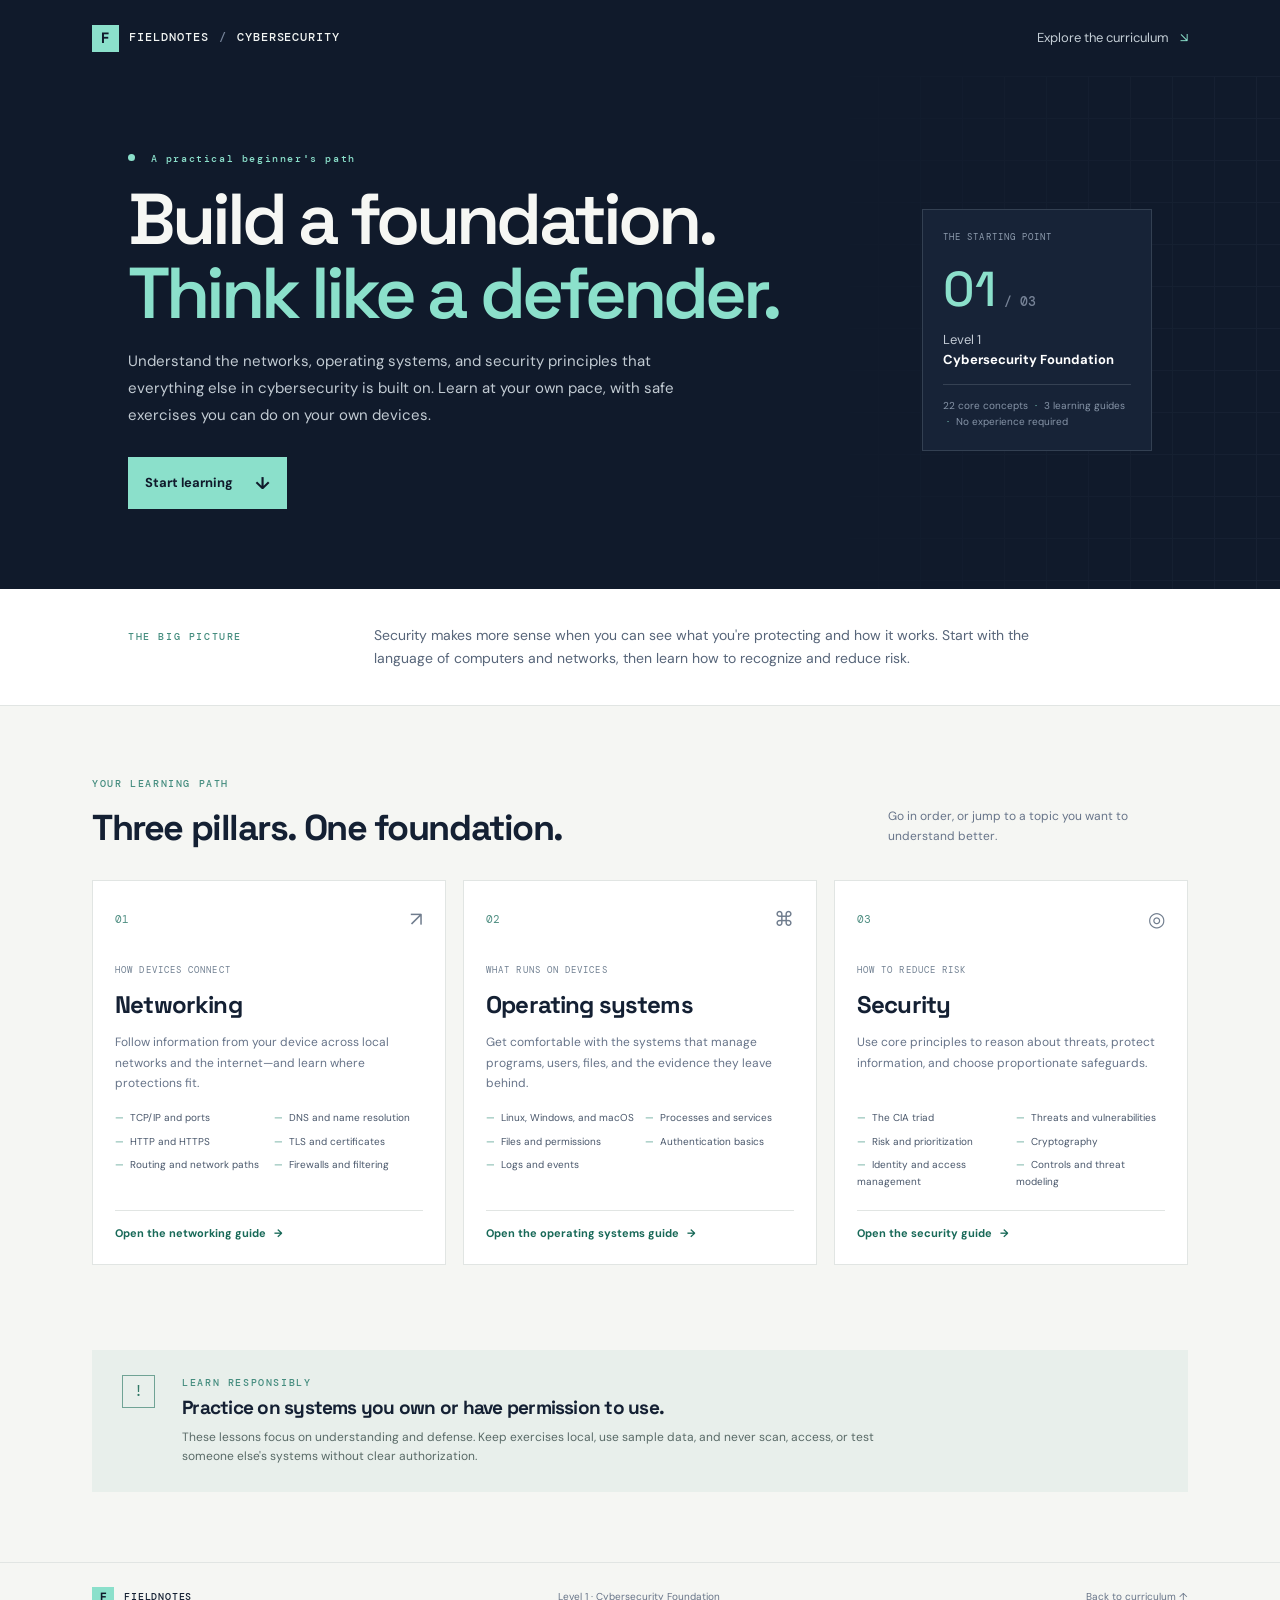
==== index.html @ beffa319 "Add cybersecurity foundation tutorials Co-authored-by: Copilot <223556219+Copilot@users.noreply.gith" ====
<!doctype html>
<html lang="en">
<head>
  <meta charset="utf-8">
  <meta name="viewport" content="width=device-width, initial-scale=1">
  <meta name="description" content="A practical, beginner-friendly cybersecurity foundation: networking, operating systems, and security.">
  <meta name="theme-color" content="#101a2b">
  <title>Cybersecurity Foundations — Fieldnotes</title>
  <link rel="stylesheet" href="styles.css">
</head>
<body id="top">
  <header class="site-header">
    <a class="brand" href="index.html" aria-label="Fieldnotes home"><span class="brand-mark">F</span> FIELDNOTES <span class="brand-divider">/</span> CYBERSECURITY</a>
    <a class="header-link" href="#curriculum">Explore the curriculum <span aria-hidden="true">↘</span></a>
  </header>

  <main>
    <section class="hero">
      <div class="hero-copy">
        <p class="eyebrow"><span class="status-dot"></span> A practical beginner's path</p>
        <h1>Build a foundation.<br><span>Think like a defender.</span></h1>
        <p class="hero-description">Understand the networks, operating systems, and security principles that everything else in cybersecurity is built on. Learn at your own pace, with safe exercises you can do on your own devices.</p>
        <a class="button" href="#curriculum">Start learning <span aria-hidden="true">↓</span></a>
      </div>
      <aside class="hero-note" aria-label="Course overview">
        <div class="note-label">THE STARTING POINT</div>
        <div class="note-number">01<span> / 03</span></div>
        <p>Level 1<br><strong>Cybersecurity Foundation</strong></p>
        <div class="note-rule"></div>
        <p class="note-small">22 core concepts <span>·</span> 3 learning guides <span>·</span> No experience required</p>
      </aside>
      <div class="hero-grid" aria-hidden="true"></div>
    </section>

    <section class="intro-row">
      <p class="eyebrow">THE BIG PICTURE</p>
      <p>Security makes more sense when you can see what you're protecting and how it works. Start with the language of computers and networks, then learn how to recognize and reduce risk.</p>
    </section>

    <section class="curriculum section-wrap" id="curriculum">
      <div class="section-heading">
        <div><p class="eyebrow">YOUR LEARNING PATH</p><h2>Three pillars. One foundation.</h2></div>
        <p>Go in order, or jump to a topic you want to understand better.</p>
      </div>

      <div class="path-grid">
        <article class="path-card">
          <div class="card-top"><span class="card-index">01</span><span class="card-symbol" aria-hidden="true">↗</span></div>
          <p class="card-kicker">HOW DEVICES CONNECT</p>
          <h3>Networking</h3>
          <p>Follow information from your device across local networks and the internet—and learn where protections fit.</p>
          <ul class="topic-list">
            <li>TCP/IP and ports</li><li>DNS and name resolution</li><li>HTTP and HTTPS</li>
            <li>TLS and certificates</li><li>Routing and network paths</li><li>Firewalls and filtering</li>
          </ul>
          <a class="text-link" href="networking.html">Open the networking guide <span aria-hidden="true">→</span></a>
        </article>

        <article class="path-card">
          <div class="card-top"><span class="card-index">02</span><span class="card-symbol" aria-hidden="true">⌘</span></div>
          <p class="card-kicker">WHAT RUNS ON DEVICES</p>
          <h3>Operating systems</h3>
          <p>Get comfortable with the systems that manage programs, users, files, and the evidence they leave behind.</p>
          <ul class="topic-list">
            <li>Linux, Windows, and macOS</li><li>Processes and services</li><li>Files and permissions</li>
            <li>Authentication basics</li><li>Logs and events</li>
          </ul>
          <a class="text-link" href="operating-systems.html">Open the operating systems guide <span aria-hidden="true">→</span></a>
        </article>

        <article class="path-card">
          <div class="card-top"><span class="card-index">03</span><span class="card-symbol" aria-hidden="true">◎</span></div>
          <p class="card-kicker">HOW TO REDUCE RISK</p>
          <h3>Security</h3>
          <p>Use core principles to reason about threats, protect information, and choose proportionate safeguards.</p>
          <ul class="topic-list">
            <li>The CIA triad</li><li>Threats and vulnerabilities</li><li>Risk and prioritization</li>
            <li>Cryptography</li><li>Identity and access management</li><li>Controls and threat modeling</li>
          </ul>
          <a class="text-link" href="security.html">Open the security guide <span aria-hidden="true">→</span></a>
        </article>
      </div>
    </section>

    <section class="practice-band">
      <div class="practice-icon" aria-hidden="true">!</div>
      <div><p class="eyebrow">LEARN RESPONSIBLY</p><h2>Practice on systems you own or have permission to use.</h2><p>These lessons focus on understanding and defense. Keep exercises local, use sample data, and never scan, access, or test someone else's systems without clear authorization.</p></div>
    </section>
  </main>

  <footer class="site-footer"><a class="brand" href="index.html"><span class="brand-mark">F</span> FIELDNOTES</a><span>Level 1 · Cybersecurity Foundation</span><a href="#curriculum">Back to curriculum ↑</a></footer>
</body>
</html>
---- styles.css ----
@import url("https://fonts.googleapis.com/css2?family=DM+Mono:wght@400;500&family=DM+Sans:wght@400;500;600;700&family=Space+Grotesk:wght@400;500;600;700&display=swap");

:root {
  color-scheme: light;
  --ink: #142033;
  --muted: #677489;
  --paper: #f5f6f3;
  --white: #fff;
  --navy: #101a2b;
  --teal: #8be0cb;
  --line: #e1e5e3;
  --mono: "DM Mono", "Courier New", monospace;
  --sans: "DM Sans", Arial, sans-serif;
  --display: "Space Grotesk", "DM Sans", sans-serif;
}

* { box-sizing: border-box; }
html { scroll-behavior: smooth; }
body { margin: 0; color: var(--ink); background: var(--paper); font-family: var(--sans); line-height: 1.65; }
a { color: inherit; }
.site-header { height: 76px; padding: 0 7.2%; display: flex; align-items: center; justify-content: space-between; background: var(--navy); color: #f2f5f3; }
.brand { display: inline-flex; align-items: center; gap: 10px; font-family: var(--mono); font-size: 12px; font-weight: 500; letter-spacing: .08em; text-decoration: none; }
.brand-mark { width: 27px; height: 27px; display: inline-grid; place-items: center; color: var(--navy); background: var(--teal); font-family: var(--display); font-size: 15px; font-weight: 700; }
.brand-divider { color: #758399; }
.header-link { color: #c4ced6; font-size: 13px; text-decoration: none; }
.header-link span { margin-left: 8px; color: var(--teal); }
.hero { position: relative; overflow: hidden; min-height: 480px; padding: 75px 10% 80px; display: flex; justify-content: space-between; align-items: center; gap: 36px; background: var(--navy); color: #f6f7f4; }
.hero-copy { position: relative; z-index: 1; max-width: 660px; }
.eyebrow { margin: 0 0 14px; color: #458d7f; font-family: var(--mono); font-size: 10px; font-weight: 500; letter-spacing: .16em; }
.hero .eyebrow { color: var(--teal); }
.status-dot { display: inline-block; width: 7px; height: 7px; margin: 0 8px 1px 0; border-radius: 50%; background: var(--teal); }
h1, h2, h3, p { margin-top: 0; }
h1 { margin-bottom: 18px; font-family: var(--display); font-size: clamp(44px, 6vw, 72px); font-weight: 600; letter-spacing: -.055em; line-height: 1.03; }
h1 span { color: var(--teal); }
.hero-description { max-width: 580px; margin-bottom: 28px; color: #c2cbd3; font-size: 15px; line-height: 1.8; }
.button { display: inline-flex; align-items: center; gap: 22px; padding: 12px 17px; color: var(--navy); background: var(--teal); font-size: 13px; font-weight: 700; text-decoration: none; }
.button span { font-size: 17px; }
.hero-note { z-index: 1; width: 230px; flex: 0 0 230px; padding: 20px; border: 1px solid #334052; background: #172337; }
.note-label, .card-kicker { color: #8e9cae; font-family: var(--mono); font-size: 9px; letter-spacing: .12em; }
.note-number { margin-top: 18px; color: var(--teal); font-family: var(--display); font-size: 49px; font-weight: 500; line-height: 1.1; }
.note-number span { color: #778397; font-family: var(--mono); font-size: 13px; }
.hero-note p { margin: 13px 0; color: #c3cbd5; font-size: 13px; line-height: 1.6; }
.hero-note p strong { color: white; }
.note-rule { border-top: 1px solid #354153; }
.hero-note .note-small { margin-bottom: 0; color: #8795a8; font-size: 10px; }
.note-small span { padding: 0 4px; color: var(--teal); }
.hero-grid { position: absolute; right: 0; bottom: 0; width: 38%; height: 100%; opacity: .2; background-image: linear-gradient(#344054 1px, transparent 1px), linear-gradient(90deg, #344054 1px, transparent 1px); background-size: 42px 42px; mask-image: linear-gradient(90deg, transparent, black); }
.intro-row { padding: 35px 10%; display: grid; grid-template-columns: 210px minmax(0, 700px); gap: 36px; align-items: start; border-bottom: 1px solid var(--line); background: #fff; }
.intro-row .eyebrow { margin: 5px 0 0; }
.intro-row > p:last-child { margin: 0; color: #576579; font-size: 14px; }
.section-wrap { max-width: 1280px; margin: 0 auto; padding: 70px 7.2% 85px; }
.section-heading { display: flex; justify-content: space-between; align-items: end; gap: 30px; margin-bottom: 30px; }
.section-heading h2, .practice-band h2 { margin: 0; font-family: var(--display); font-size: clamp(26px, 3vw, 36px); letter-spacing: -.04em; line-height: 1.2; }
.section-heading > p { max-width: 300px; margin-bottom: 3px; color: var(--muted); font-size: 12px; }
.path-grid { display: grid; grid-template-columns: repeat(3, minmax(0, 1fr)); gap: 17px; }
.path-card { display: flex; flex-direction: column; min-height: 370px; padding: 22px; border: 1px solid var(--line); background: var(--white); }
.card-top { display: flex; justify-content: space-between; align-items: center; margin-bottom: 27px; }
.card-index { color: #508f83; font-family: var(--mono); font-size: 11px; }
.card-symbol { color: #6f7c8d; font-size: 20px; }
.path-card .card-kicker { margin-bottom: 7px; color: #718092; }
.path-card h3 { margin-bottom: 8px; font-family: var(--display); font-size: 24px; letter-spacing: -.035em; }
.path-card > p:not(.card-kicker) { min-height: 62px; margin-bottom: 16px; color: var(--muted); font-size: 12px; line-height: 1.7; }
.topic-list { display: grid; grid-template-columns: 1fr 1fr; gap: 7px 10px; margin: 0 0 20px; padding: 0; list-style: none; }
.topic-list li { color: #48566a; font-size: 10px; }
.topic-list li::before { content: "—"; margin-right: 6px; color: #4f9b8c; }
.text-link { margin-top: auto; padding-top: 13px; border-top: 1px solid var(--line); color: #186958; font-size: 11px; font-weight: 700; text-decoration: none; }
.text-link span { margin-left: 5px; }
.text-link:hover, .header-link:hover, .site-footer a:hover { text-decoration: underline; }
.practice-band { margin: 0 7.2% 70px; padding: 25px 30px; display: grid; grid-template-columns: 42px 1fr; gap: 18px; background: #e8efeb; }
.practice-icon { width: 33px; height: 33px; display: grid; place-items: center; border: 1px solid #70a395; color: #327967; font-family: var(--mono); font-size: 15px; }
.practice-band .eyebrow { margin-bottom: 5px; }
.practice-band h2 { font-size: 19px; }
.practice-band p:last-child { max-width: 740px; margin: 8px 0 0; color: #596a67; font-size: 12px; }
.site-footer { min-height: 70px; padding: 16px 7.2%; display: flex; align-items: center; justify-content: space-between; gap: 15px; border-top: 1px solid var(--line); color: #667387; font-size: 10px; }
.site-footer .brand { color: var(--ink); font-size: 10px; }
.site-footer .brand-mark { width: 22px; height: 22px; font-size: 12px; }
.site-footer > a:last-child { text-decoration: none; }

.guide-hero { padding: 55px max(7.2%, calc((100% - 1120px) / 2)) 48px; background: var(--navy); color: white; }
.breadcrumbs { margin-bottom: 25px; color: #9eacbd; font-size: 11px; }
.breadcrumbs a { color: var(--teal); text-decoration: none; }
.guide-hero h1 { max-width: 760px; margin-bottom: 14px; font-size: clamp(38px, 5vw, 58px); }
.guide-hero > p:last-child { max-width: 720px; margin: 0; color: #c2cbd3; font-size: 14px; }
.guide-layout { max-width: 1120px; margin: 0 auto; padding: 42px 28px 80px; display: grid; grid-template-columns: 220px minmax(0, 1fr); gap: 60px; }
.guide-toc { position: sticky; top: 24px; align-self: start; }
.guide-toc h2 { margin: 0 0 12px; color: #668377; font-family: var(--mono); font-size: 10px; letter-spacing: .1em; }
.guide-toc ol { margin: 0; padding: 0 0 0 18px; color: #829092; }
.guide-toc li { padding: 5px 0; font-size: 11px; }
.guide-toc a { color: #526175; text-decoration: none; }
.guide-toc a:hover { color: #1d7563; text-decoration: underline; }
.guide-content > p { color: #536176; font-size: 14px; }
.guide-content h2 { margin: 38px 0 12px; padding-top: 11px; border-top: 1px solid var(--line); font-family: var(--display); font-size: 25px; letter-spacing: -.035em; }
.guide-content h3 { margin: 21px 0 7px; font-family: var(--display); font-size: 17px; }
.guide-content p, .guide-content li { color: #536176; font-size: 13px; }
.guide-content ul, .guide-content ol { padding-left: 21px; }
.guide-content li { margin: 5px 0; }
.guide-content strong { color: #243449; }
.guide-content code { padding: 2px 5px; background: #e9eeeb; color: #256552; font-family: var(--mono); font-size: 11px; }
.callout, .lab, .checkpoint { margin: 17px 0; padding: 15px 18px; border-left: 3px solid #60a992; background: #eaf1ed; }
.callout p, .lab p, .checkpoint p { margin: 0; }
.callout strong, .lab strong, .checkpoint strong { display: block; margin-bottom: 4px; color: #276c5b; font-family: var(--mono); font-size: 10px; letter-spacing: .08em; }
.lab { border-color: #7a98b4; background: #edf1f5; }
.lab strong { color: #496a8a; }
.checkpoint { border-color: #c9a656; background: #f4f0e5; }
.checkpoint strong { color: #856b2e; }
.guide-content pre { overflow-x: auto; margin: 12px 0; padding: 13px 16px; background: #172337; color: #d6e5de; font-family: var(--mono); font-size: 11px; line-height: 1.7; }
.guide-content pre code { padding: 0; background: transparent; color: inherit; }
.next-guide { margin-top: 45px; padding-top: 20px; border-top: 1px solid var(--line); }
.next-guide a { color: #176a58; font-weight: 700; text-decoration: none; }

@media (max-width: 760px) {
  .site-header { height: 64px; padding: 0 6%; }
  .header-link { font-size: 11px; }
  .hero { min-height: 0; padding: 55px 7% 48px; flex-direction: column; align-items: stretch; }
  .hero-note { width: 100%; flex-basis: auto; }
  .hero-grid { width: 75%; }
  .intro-row { padding: 26px 7%; grid-template-columns: 1fr; gap: 8px; }
  .section-wrap { padding: 48px 6% 55px; }
  .section-heading { align-items: start; flex-direction: column; gap: 10px; }
  .path-grid { grid-template-columns: 1fr; }
  .path-card { min-height: 0; }
  .path-card > p:not(.card-kicker) { min-height: 0; }
  .practice-band { margin: 0 6% 45px; padding: 20px; }
  .site-footer { padding: 16px 6%; flex-wrap: wrap; }
  .guide-hero { padding: 38px 7% 35px; }
  .guide-layout { padding: 30px 7% 55px; grid-template-columns: 1fr; gap: 25px; }
  .guide-toc { position: static; }
  .guide-toc ol { display: grid; grid-template-columns: 1fr 1fr; column-gap: 16px; }
}

@media (prefers-reduced-motion: reduce) {
  html { scroll-behavior: auto; }
}
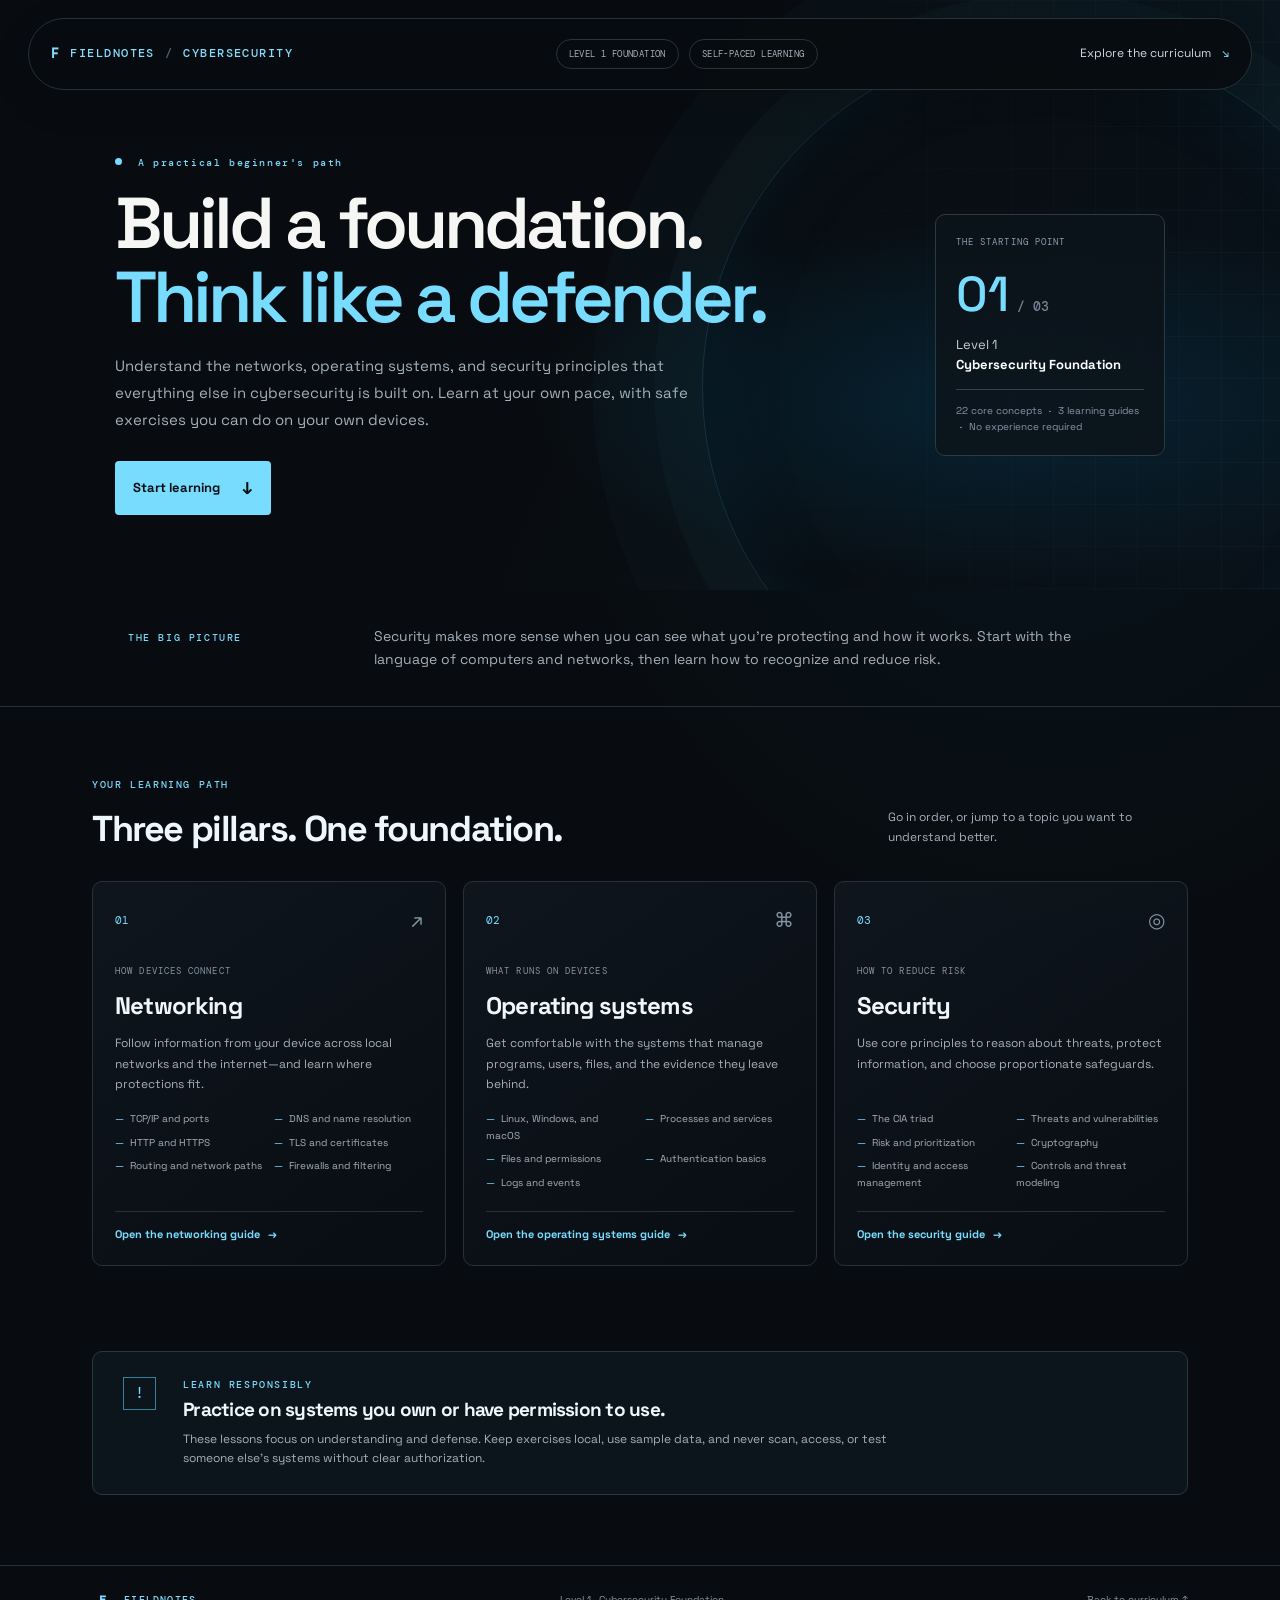
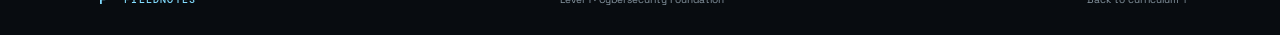
==== commit e2cc75a8: "Match tutorials UI to portfolio theme Co-authored-by: Copilot <223556219+Copilot@users.noreply.githu" ====
--- a/index.html
+++ b/index.html
@@ -11,6 +11,7 @@
 <body id="top">
   <header class="site-header">
     <a class="brand" href="index.html" aria-label="Fieldnotes home"><span class="brand-mark">F</span> FIELDNOTES <span class="brand-divider">/</span> CYBERSECURITY</a>
+    <div class="header-context"><span>LEVEL 1 FOUNDATION</span><span>SELF-PACED LEARNING</span></div>
     <a class="header-link" href="#curriculum">Explore the curriculum <span aria-hidden="true">↘</span></a>
   </header>
 
--- a/styles.css
+++ b/styles.css
@@ -131,3 +131,201 @@
 @media (prefers-reduced-motion: reduce) {
   html { scroll-behavior: auto; }
 }
+
+/* Match the dark, cyan-accented visual language of the portfolio site. */
+:root {
+  color-scheme: dark;
+  --ink: #eef7fb;
+  --muted: #9ba9b5;
+  --paper: #080c10;
+  --white: #0c1218;
+  --navy: #080c10;
+  --teal: #78dcff;
+  --line: #26313a;
+}
+
+body {
+  background:
+    radial-gradient(ellipse at 82% 12%, rgba(0, 107, 151, .12), transparent 34rem),
+    var(--paper);
+  color: var(--ink);
+  font-family: var(--display);
+}
+
+.site-header {
+  position: sticky;
+  z-index: 5;
+  top: 14px;
+  width: min(1440px, calc(100% - 56px));
+  height: 72px;
+  margin: 18px auto 0;
+  padding: 0 22px;
+  border: 1px solid #26313a;
+  border-radius: 999px;
+  background: rgba(8, 12, 16, .92);
+  box-shadow: 0 12px 36px rgba(0, 0, 0, .16);
+  backdrop-filter: blur(18px);
+}
+
+.brand { color: #83ddff; font-size: 12px; letter-spacing: .12em; }
+.brand-mark {
+  width: auto;
+  height: auto;
+  color: inherit;
+  background: transparent;
+  font-family: var(--mono);
+  font-size: 13px;
+}
+.brand-divider { color: #566470; }
+.header-context { display: flex; align-items: center; gap: 10px; }
+.header-context span {
+  padding: 7px 12px;
+  border: 1px solid #28333d;
+  border-radius: 999px;
+  color: #a4b0ba;
+  font-family: var(--mono);
+  font-size: 9px;
+  letter-spacing: .045em;
+  white-space: nowrap;
+}
+.header-link { color: #d0d8de; font-size: 12px; }
+
+.hero {
+  min-height: 490px;
+  margin-top: -90px;
+  padding: 155px max(9%, calc((100% - 1220px) / 2)) 75px;
+  background:
+    radial-gradient(ellipse at 78% 68%, rgba(0, 133, 191, .17), transparent 33%),
+    linear-gradient(115deg, #080c10 48%, #09121a);
+}
+.hero::after {
+  position: absolute;
+  top: 7%;
+  right: -9%;
+  width: 54vw;
+  height: 54vw;
+  max-width: 710px;
+  max-height: 710px;
+  border: 1px solid rgba(75, 194, 239, .18);
+  border-radius: 50%;
+  box-shadow: 0 0 0 48px rgba(75, 194, 239, .025), 0 0 0 110px rgba(75, 194, 239, .02), inset 0 0 90px rgba(0, 144, 201, .08);
+  content: "";
+  pointer-events: none;
+}
+.hero-copy { max-width: 680px; }
+.hero .eyebrow, .eyebrow { color: #7ad9fa; }
+h1 { font-weight: 600; }
+.hero-description { color: #a4b0ba; }
+.button {
+  border: 1px solid rgba(120, 220, 255, .5);
+  border-radius: 4px;
+  color: #071016;
+  background: var(--teal);
+  transition: background .2s ease, transform .2s ease;
+}
+.button:hover { transform: translateY(-2px); background: #a2eaff; }
+.hero-note {
+  border: 1px solid #2b3a45;
+  border-radius: 10px;
+  background: rgba(12, 20, 27, .88);
+}
+.hero-grid {
+  width: 44%;
+  opacity: .25;
+  background-image: linear-gradient(rgba(72, 145, 174, .22) 1px, transparent 1px), linear-gradient(90deg, rgba(72, 145, 174, .22) 1px, transparent 1px);
+  mask-image: linear-gradient(90deg, transparent, black);
+}
+.intro-row { border-color: var(--line); background: transparent; }
+.intro-row > p:last-child, .section-heading > p { color: #a4b0ba; }
+.path-card {
+  border-color: #26313a;
+  border-radius: 10px;
+  background: linear-gradient(145deg, rgba(15, 22, 29, .96), rgba(9, 14, 19, .96));
+  transition: border-color .2s ease, transform .2s ease, background .2s ease;
+}
+.path-card:hover { transform: translateY(-4px); border-color: #4a9dbb; background: #0d171e; }
+.path-card .card-kicker { color: #8295a2; }
+.card-index, .topic-list li::before { color: var(--teal); }
+.card-symbol { color: #8295a2; }
+.path-card > p:not(.card-kicker), .topic-list li { color: #a4b0ba; }
+.text-link { border-color: var(--line); color: var(--teal); }
+.practice-band { border: 1px solid #263942; border-radius: 10px; background: #0c151b; }
+.practice-icon { border-color: #39809a; color: var(--teal); }
+.practice-band p:last-child { color: #a4b0ba; }
+.site-footer { border-color: var(--line); color: #8796a1; }
+.site-footer .brand { color: #83ddff; }
+
+.guide-hero {
+  position: relative;
+  overflow: hidden;
+  margin-top: -90px;
+  padding: 145px max(7.2%, calc((100% - 1120px) / 2)) 52px;
+  border-bottom: 1px solid #25313a;
+  background:
+    radial-gradient(ellipse at 84% 60%, rgba(0, 129, 183, .15), transparent 34%),
+    #080c10;
+}
+.guide-hero::after {
+  position: absolute;
+  top: -270px;
+  right: -90px;
+  width: 520px;
+  height: 520px;
+  border: 1px solid rgba(75, 194, 239, .14);
+  border-radius: 50%;
+  box-shadow: 0 0 0 45px rgba(75, 194, 239, .025), 0 0 0 100px rgba(75, 194, 239, .018);
+  content: "";
+  pointer-events: none;
+}
+.guide-hero > * { position: relative; z-index: 1; }
+.guide-hero h1 { color: #eef7fb; }
+.guide-hero > p:last-child { color: #a4b0ba; }
+.breadcrumbs { color: #8796a1; }
+.guide-layout { gap: 56px; }
+.guide-toc h2 { color: var(--teal); }
+.guide-toc ol { color: #8796a1; }
+.guide-toc a { color: #aab6bf; }
+.guide-toc a:hover { color: var(--teal); }
+.guide-content > p, .guide-content p, .guide-content li { color: #b2bec6; }
+.guide-content h2 { border-color: var(--line); color: #eef7fb; }
+.guide-content h3, .guide-content strong { color: #e4eef3; }
+.guide-content code { background: #14212a; color: #8be2ff; }
+.callout, .lab, .checkpoint {
+  border: 1px solid #263b45;
+  border-left: 3px solid #55bfdc;
+  border-radius: 0 7px 7px 0;
+  background: #0d171d;
+}
+.callout strong, .lab strong, .checkpoint strong { color: var(--teal); }
+.lab { border-color: #293b49; border-left-color: #78a9d1; background: #0d151d; }
+.lab strong { color: #9fc8eb; }
+.checkpoint { border-color: #413b2c; border-left-color: #c9a656; background: #17150f; }
+.checkpoint strong { color: #e3c46f; }
+.guide-content pre { border: 1px solid #273944; border-radius: 7px; background: #0c151c; }
+.next-guide { border-color: var(--line); }
+.next-guide a { color: var(--teal); }
+
+@media (max-width: 760px) {
+  .site-header {
+    top: 8px;
+    width: calc(100% - 24px);
+    height: 60px;
+    margin-top: 10px;
+    padding: 0 14px;
+  }
+  .brand { gap: 6px; font-size: 10px; }
+  .header-context { display: none; }
+  .header-link { font-size: 10px; }
+  .hero { margin-top: -70px; padding: 125px 7% 48px; }
+  .hero::after { top: 20%; right: -40%; width: 90vw; height: 90vw; }
+  .guide-hero { margin-top: -70px; padding: 120px 7% 35px; }
+  .guide-hero::after { right: -330px; }
+  .intro-row { background: transparent; }
+  .path-grid { grid-template-columns: 1fr; }
+  .practice-band { background: #0c151b; }
+}
+
+@media (prefers-reduced-motion: reduce) {
+  .button, .path-card { transition: none; }
+  .button:hover, .path-card:hover { transform: none; }
+}
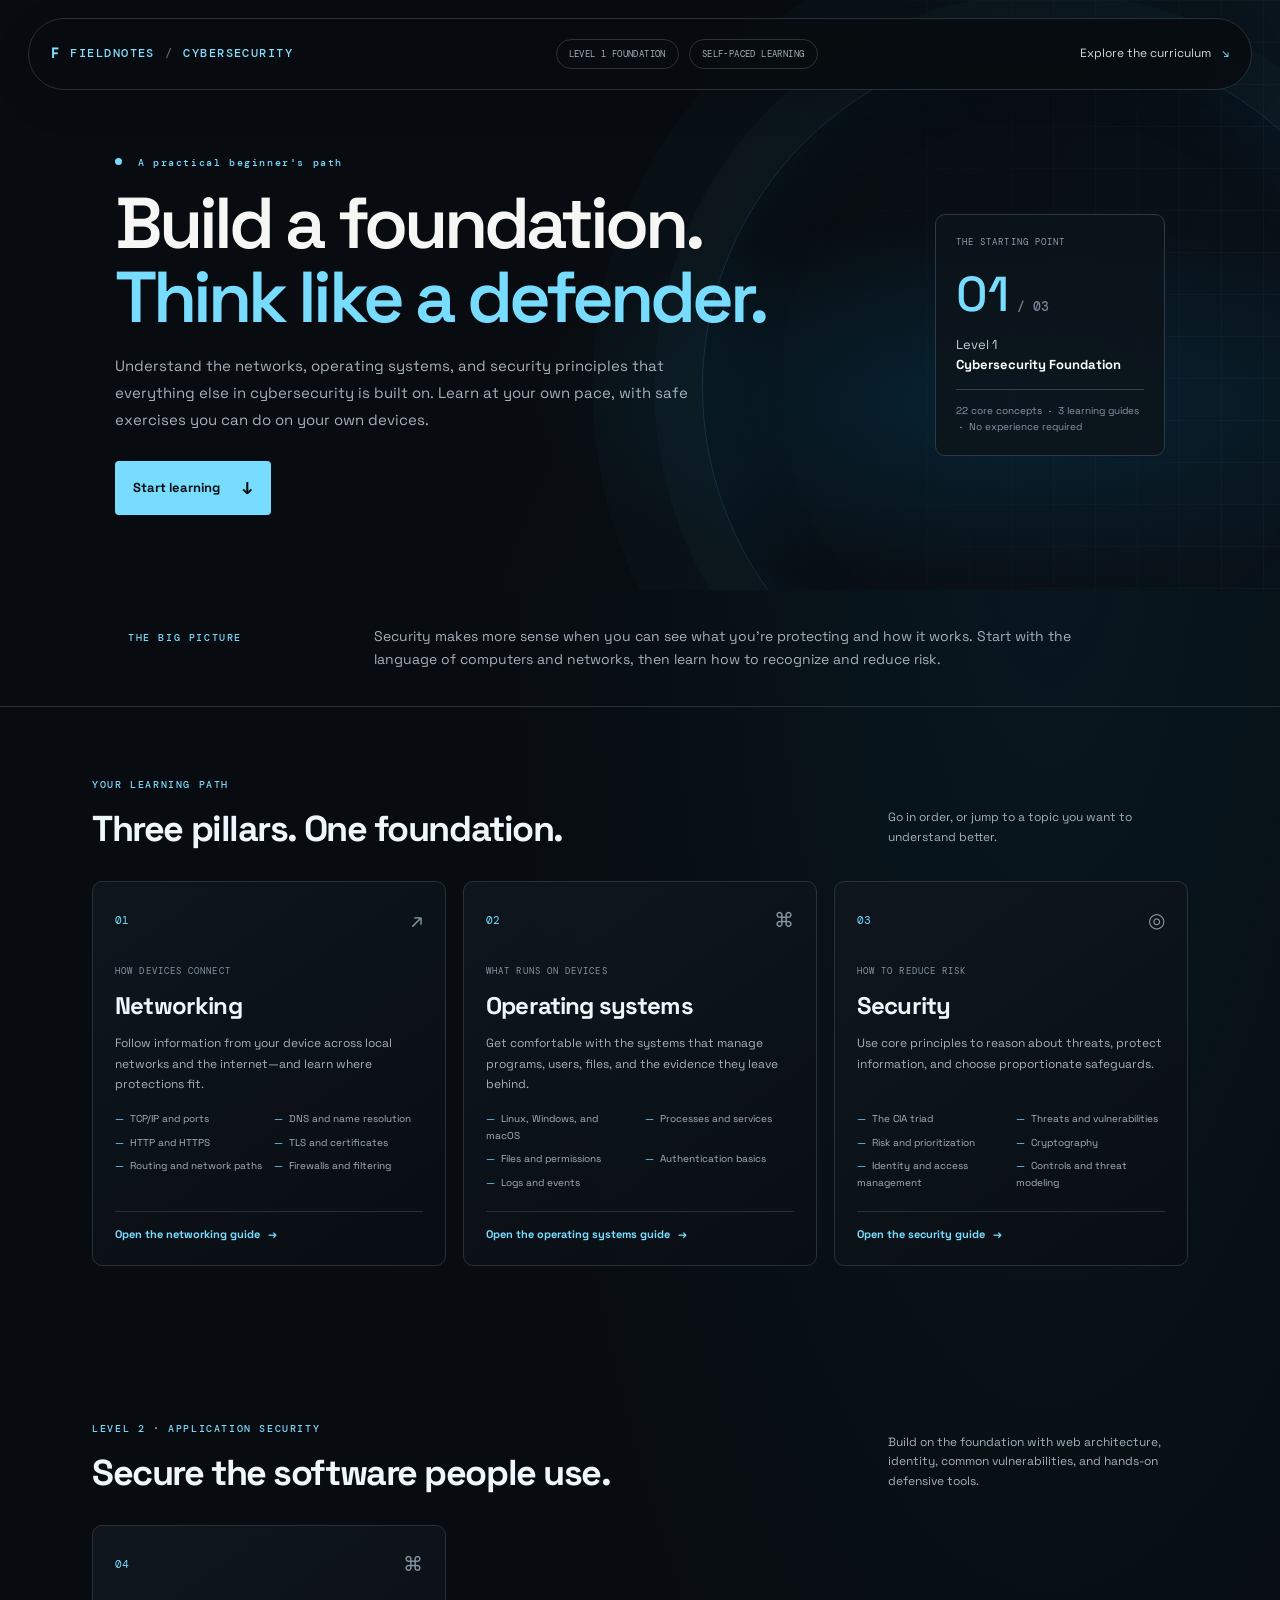
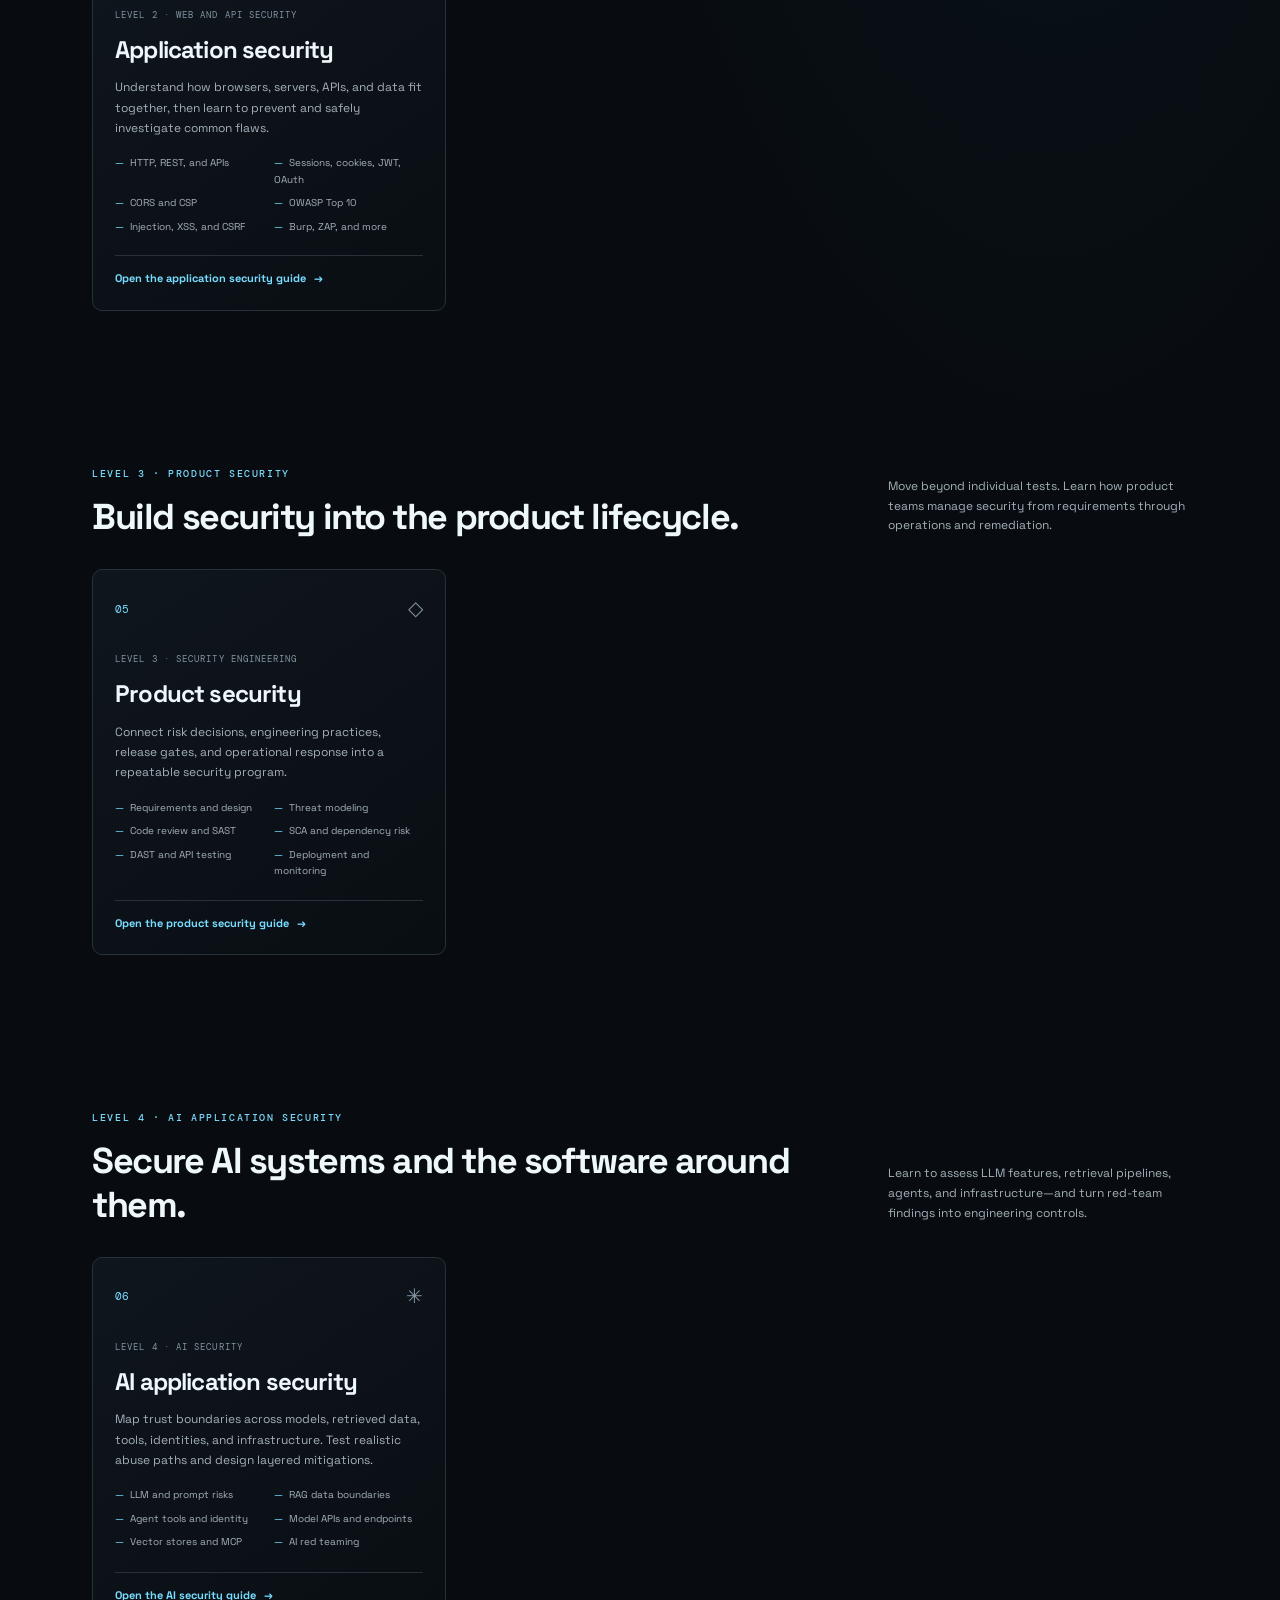
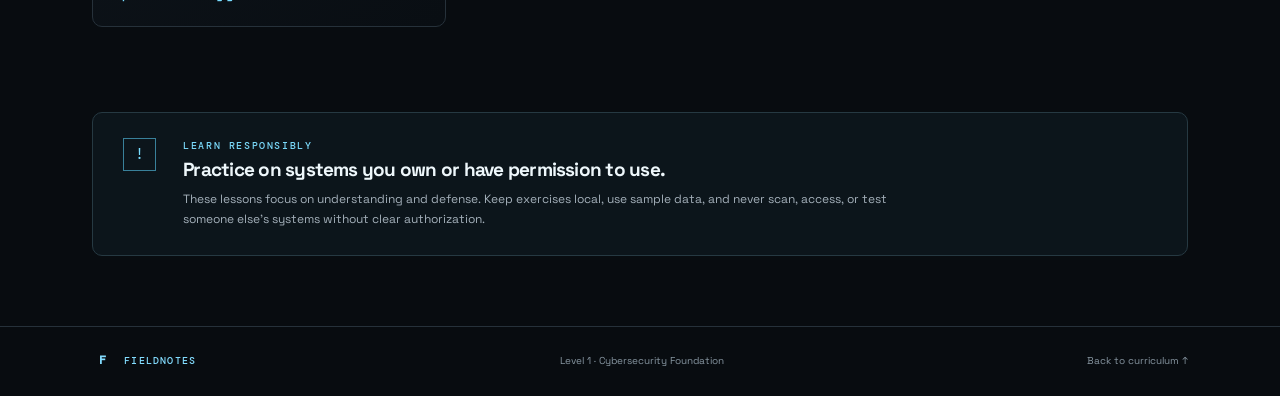
==== commit ed298655: "levels were updated" ====
--- a/index.html
+++ b/index.html
@@ -6,7 +6,7 @@
   <meta name="description" content="A practical, beginner-friendly cybersecurity foundation: networking, operating systems, and security.">
   <meta name="theme-color" content="#101a2b">
   <title>Cybersecurity Foundations — Fieldnotes</title>
-  <link rel="stylesheet" href="styles.css">
+  <link rel="stylesheet" href="styles-v2.css">
 </head>
 <body id="top">
   <header class="site-header">
@@ -83,6 +83,69 @@
       </div>
     </section>
 
+    <section class="curriculum section-wrap" id="level-2">
+      <div class="section-heading">
+        <div><p class="eyebrow">LEVEL 2 · APPLICATION SECURITY</p><h2>Secure the software people use.</h2></div>
+        <p>Build on the foundation with web architecture, identity, common vulnerabilities, and hands-on defensive tools.</p>
+      </div>
+      <div class="path-grid">
+        <article class="path-card">
+          <div class="card-top"><span class="card-index">04</span><span class="card-symbol" aria-hidden="true">⌘</span></div>
+          <p class="card-kicker">LEVEL 2 · WEB AND API SECURITY</p>
+          <h3>Application security</h3>
+          <p>Understand how browsers, servers, APIs, and data fit together, then learn to prevent and safely investigate common flaws.</p>
+          <ul class="topic-list">
+            <li>HTTP, REST, and APIs</li><li>Sessions, cookies, JWT, OAuth</li>
+            <li>CORS and CSP</li><li>OWASP Top 10</li>
+            <li>Injection, XSS, and CSRF</li><li>Burp, ZAP, and more</li>
+          </ul>
+          <a class="text-link" href="application-security.html">Open the application security guide <span aria-hidden="true">→</span></a>
+        </article>
+      </div>
+    </section>
+
+    <section class="curriculum section-wrap" id="level-3">
+      <div class="section-heading">
+        <div><p class="eyebrow">LEVEL 3 · PRODUCT SECURITY</p><h2>Build security into the product lifecycle.</h2></div>
+        <p>Move beyond individual tests. Learn how product teams manage security from requirements through operations and remediation.</p>
+      </div>
+      <div class="path-grid">
+        <article class="path-card">
+          <div class="card-top"><span class="card-index">05</span><span class="card-symbol" aria-hidden="true">◇</span></div>
+          <p class="card-kicker">LEVEL 3 · SECURITY ENGINEERING</p>
+          <h3>Product security</h3>
+          <p>Connect risk decisions, engineering practices, release gates, and operational response into a repeatable security program.</p>
+          <ul class="topic-list">
+            <li>Requirements and design</li><li>Threat modeling</li>
+            <li>Code review and SAST</li><li>SCA and dependency risk</li>
+            <li>DAST and API testing</li><li>Deployment and monitoring</li>
+          </ul>
+          <a class="text-link" href="product-security.html">Open the product security guide <span aria-hidden="true">→</span></a>
+        </article>
+      </div>
+    </section>
+
+    <section class="curriculum section-wrap" id="level-4">
+      <div class="section-heading">
+        <div><p class="eyebrow">LEVEL 4 · AI APPLICATION SECURITY</p><h2>Secure AI systems and the software around them.</h2></div>
+        <p>Learn to assess LLM features, retrieval pipelines, agents, and infrastructure—and turn red-team findings into engineering controls.</p>
+      </div>
+      <div class="path-grid">
+        <article class="path-card">
+          <div class="card-top"><span class="card-index">06</span><span class="card-symbol" aria-hidden="true">✳</span></div>
+          <p class="card-kicker">LEVEL 4 · AI SECURITY</p>
+          <h3>AI application security</h3>
+          <p>Map trust boundaries across models, retrieved data, tools, identities, and infrastructure. Test realistic abuse paths and design layered mitigations.</p>
+          <ul class="topic-list">
+            <li>LLM and prompt risks</li><li>RAG data boundaries</li>
+            <li>Agent tools and identity</li><li>Model APIs and endpoints</li>
+            <li>Vector stores and MCP</li><li>AI red teaming</li>
+          </ul>
+          <a class="text-link" href="ai-application-security.html">Open the AI security guide <span aria-hidden="true">→</span></a>
+        </article>
+      </div>
+    </section>
+
     <section class="practice-band">
       <div class="practice-icon" aria-hidden="true">!</div>
       <div><p class="eyebrow">LEARN RESPONSIBLY</p><h2>Practice on systems you own or have permission to use.</h2><p>These lessons focus on understanding and defense. Keep exercises local, use sample data, and never scan, access, or test someone else's systems without clear authorization.</p></div>
--- a/styles-v2.css
+++ b/styles-v2.css
@@ -0,0 +1,333 @@
+@import url("https://fonts.googleapis.com/css2?family=DM+Mono:wght@400;500&family=DM+Sans:wght@400;500;600;700&family=Space+Grotesk:wght@400;500;600;700&display=swap");
+
+:root {
+  color-scheme: light;
+  --ink: #142033;
+  --muted: #677489;
+  --paper: #f5f6f3;
+  --white: #fff;
+  --navy: #101a2b;
+  --teal: #8be0cb;
+  --line: #e1e5e3;
+  --mono: "DM Mono", "Courier New", monospace;
+  --sans: "DM Sans", Arial, sans-serif;
+  --display: "Space Grotesk", "DM Sans", sans-serif;
+}
+
+* { box-sizing: border-box; }
+html { scroll-behavior: smooth; }
+body { margin: 0; color: var(--ink); background: var(--paper); font-family: var(--sans); line-height: 1.65; }
+a { color: inherit; }
+.site-header { height: 76px; padding: 0 7.2%; display: flex; align-items: center; justify-content: space-between; background: var(--navy); color: #f2f5f3; }
+.brand { display: inline-flex; align-items: center; gap: 10px; font-family: var(--mono); font-size: 12px; font-weight: 500; letter-spacing: .08em; text-decoration: none; }
+.brand-mark { width: 27px; height: 27px; display: inline-grid; place-items: center; color: var(--navy); background: var(--teal); font-family: var(--display); font-size: 15px; font-weight: 700; }
+.brand-divider { color: #758399; }
+.header-link { color: #c4ced6; font-size: 13px; text-decoration: none; }
+.header-link span { margin-left: 8px; color: var(--teal); }
+.hero { position: relative; overflow: hidden; min-height: 480px; padding: 75px 10% 80px; display: flex; justify-content: space-between; align-items: center; gap: 36px; background: var(--navy); color: #f6f7f4; }
+.hero-copy { position: relative; z-index: 1; max-width: 660px; }
+.eyebrow { margin: 0 0 14px; color: #458d7f; font-family: var(--mono); font-size: 10px; font-weight: 500; letter-spacing: .16em; }
+.hero .eyebrow { color: var(--teal); }
+.status-dot { display: inline-block; width: 7px; height: 7px; margin: 0 8px 1px 0; border-radius: 50%; background: var(--teal); }
+h1, h2, h3, p { margin-top: 0; }
+h1 { margin-bottom: 18px; font-family: var(--display); font-size: clamp(44px, 6vw, 72px); font-weight: 600; letter-spacing: -.055em; line-height: 1.03; }
+h1 span { color: var(--teal); }
+.hero-description { max-width: 580px; margin-bottom: 28px; color: #c2cbd3; font-size: 15px; line-height: 1.8; }
+.button { display: inline-flex; align-items: center; gap: 22px; padding: 12px 17px; color: var(--navy); background: var(--teal); font-size: 13px; font-weight: 700; text-decoration: none; }
+.button span { font-size: 17px; }
+.hero-note { z-index: 1; width: 230px; flex: 0 0 230px; padding: 20px; border: 1px solid #334052; background: #172337; }
+.note-label, .card-kicker { color: #8e9cae; font-family: var(--mono); font-size: 9px; letter-spacing: .12em; }
+.note-number { margin-top: 18px; color: var(--teal); font-family: var(--display); font-size: 49px; font-weight: 500; line-height: 1.1; }
+.note-number span { color: #778397; font-family: var(--mono); font-size: 13px; }
+.hero-note p { margin: 13px 0; color: #c3cbd5; font-size: 13px; line-height: 1.6; }
+.hero-note p strong { color: white; }
+.note-rule { border-top: 1px solid #354153; }
+.hero-note .note-small { margin-bottom: 0; color: #8795a8; font-size: 10px; }
+.note-small span { padding: 0 4px; color: var(--teal); }
+.hero-grid { position: absolute; right: 0; bottom: 0; width: 38%; height: 100%; opacity: .2; background-image: linear-gradient(#344054 1px, transparent 1px), linear-gradient(90deg, #344054 1px, transparent 1px); background-size: 42px 42px; mask-image: linear-gradient(90deg, transparent, black); }
+.intro-row { padding: 35px 10%; display: grid; grid-template-columns: 210px minmax(0, 700px); gap: 36px; align-items: start; border-bottom: 1px solid var(--line); background: #fff; }
+.intro-row .eyebrow { margin: 5px 0 0; }
+.intro-row > p:last-child { margin: 0; color: #576579; font-size: 14px; }
+.section-wrap { max-width: 1280px; margin: 0 auto; padding: 70px 7.2% 85px; }
+.section-heading { display: flex; justify-content: space-between; align-items: end; gap: 30px; margin-bottom: 30px; }
+.section-heading h2, .practice-band h2 { margin: 0; font-family: var(--display); font-size: clamp(26px, 3vw, 36px); letter-spacing: -.04em; line-height: 1.2; }
+.section-heading > p { max-width: 300px; margin-bottom: 3px; color: var(--muted); font-size: 12px; }
+.path-grid { display: grid; grid-template-columns: repeat(3, minmax(0, 1fr)); gap: 17px; }
+.path-card { display: flex; flex-direction: column; min-height: 370px; padding: 22px; border: 1px solid var(--line); background: var(--white); }
+.card-top { display: flex; justify-content: space-between; align-items: center; margin-bottom: 27px; }
+.card-index { color: #508f83; font-family: var(--mono); font-size: 11px; }
+.card-symbol { color: #6f7c8d; font-size: 20px; }
+.path-card .card-kicker { margin-bottom: 7px; color: #718092; }
+.path-card h3 { margin-bottom: 8px; font-family: var(--display); font-size: 24px; letter-spacing: -.035em; }
+.path-card > p:not(.card-kicker) { min-height: 62px; margin-bottom: 16px; color: var(--muted); font-size: 12px; line-height: 1.7; }
+.topic-list { display: grid; grid-template-columns: 1fr 1fr; gap: 7px 10px; margin: 0 0 20px; padding: 0; list-style: none; }
+.topic-list li { color: #48566a; font-size: 10px; }
+.topic-list li::before { content: "—"; margin-right: 6px; color: #4f9b8c; }
+.text-link { margin-top: auto; padding-top: 13px; border-top: 1px solid var(--line); color: #186958; font-size: 11px; font-weight: 700; text-decoration: none; }
+.text-link span { margin-left: 5px; }
+.text-link:hover, .header-link:hover, .site-footer a:hover { text-decoration: underline; }
+.practice-band { margin: 0 7.2% 70px; padding: 25px 30px; display: grid; grid-template-columns: 42px 1fr; gap: 18px; background: #e8efeb; }
+.practice-icon { width: 33px; height: 33px; display: grid; place-items: center; border: 1px solid #70a395; color: #327967; font-family: var(--mono); font-size: 15px; }
+.practice-band .eyebrow { margin-bottom: 5px; }
+.practice-band h2 { font-size: 19px; }
+.practice-band p:last-child { max-width: 740px; margin: 8px 0 0; color: #596a67; font-size: 12px; }
+.site-footer { min-height: 70px; padding: 16px 7.2%; display: flex; align-items: center; justify-content: space-between; gap: 15px; border-top: 1px solid var(--line); color: #667387; font-size: 10px; }
+.site-footer .brand { color: var(--ink); font-size: 10px; }
+.site-footer .brand-mark { width: 22px; height: 22px; font-size: 12px; }
+.site-footer > a:last-child { text-decoration: none; }
+
+.guide-hero { padding: 55px max(7.2%, calc((100% - 1120px) / 2)) 48px; background: var(--navy); color: white; }
+.breadcrumbs { margin-bottom: 25px; color: #9eacbd; font-size: 11px; }
+.breadcrumbs a { color: var(--teal); text-decoration: none; }
+.guide-hero h1 { max-width: 760px; margin-bottom: 14px; font-size: clamp(38px, 5vw, 58px); }
+.guide-hero > p:last-child { max-width: 720px; margin: 0; color: #c2cbd3; font-size: 14px; }
+.guide-layout { max-width: 1120px; margin: 0 auto; padding: 42px 28px 80px; display: grid; grid-template-columns: 220px minmax(0, 1fr); gap: 60px; }
+.guide-toc { position: sticky; top: 24px; align-self: start; }
+.guide-toc h2 { margin: 0 0 12px; color: #668377; font-family: var(--mono); font-size: 10px; letter-spacing: .1em; }
+.guide-toc ol { margin: 0; padding: 0 0 0 18px; color: #829092; }
+.guide-toc li { padding: 5px 0; font-size: 11px; }
+.guide-toc a { color: #526175; text-decoration: none; }
+.guide-toc a:hover { color: #1d7563; text-decoration: underline; }
+.guide-content > p { color: #536176; font-size: 14px; }
+.guide-content h2 { margin: 38px 0 12px; padding-top: 11px; border-top: 1px solid var(--line); font-family: var(--display); font-size: 25px; letter-spacing: -.035em; }
+.guide-content h3 { margin: 21px 0 7px; font-family: var(--display); font-size: 17px; }
+.guide-content p, .guide-content li { color: #536176; font-size: 13px; }
+.guide-content ul, .guide-content ol { padding-left: 21px; }
+.guide-content li { margin: 5px 0; }
+.guide-content strong { color: #243449; }
+.guide-content code { padding: 2px 5px; background: #e9eeeb; color: #256552; font-family: var(--mono); font-size: 11px; }
+.callout, .lab, .checkpoint { margin: 17px 0; padding: 15px 18px; border-left: 3px solid #60a992; background: #eaf1ed; }
+.callout p, .lab p, .checkpoint p { margin: 0; }
+.callout strong, .lab strong, .checkpoint strong { display: block; margin-bottom: 4px; color: #276c5b; font-family: var(--mono); font-size: 10px; letter-spacing: .08em; }
+.lab { border-color: #7a98b4; background: #edf1f5; }
+.lab strong { color: #496a8a; }
+.checkpoint { border-color: #c9a656; background: #f4f0e5; }
+.checkpoint strong { color: #856b2e; }
+.guide-content pre { overflow-x: auto; margin: 12px 0; padding: 13px 16px; background: #172337; color: #d6e5de; font-family: var(--mono); font-size: 11px; line-height: 1.7; }
+.guide-content pre code { padding: 0; background: transparent; color: inherit; }
+.next-guide { margin-top: 45px; padding-top: 20px; border-top: 1px solid var(--line); }
+.next-guide a { color: #176a58; font-weight: 700; text-decoration: none; }
+
+@media (max-width: 760px) {
+  .site-header { height: 64px; padding: 0 6%; }
+  .header-link { font-size: 11px; }
+  .hero { min-height: 0; padding: 55px 7% 48px; flex-direction: column; align-items: stretch; }
+  .hero-note { width: 100%; flex-basis: auto; }
+  .hero-grid { width: 75%; }
+  .intro-row { padding: 26px 7%; grid-template-columns: 1fr; gap: 8px; }
+  .section-wrap { padding: 48px 6% 55px; }
+  .section-heading { align-items: start; flex-direction: column; gap: 10px; }
+  .path-grid { grid-template-columns: 1fr; }
+  .path-card { min-height: 0; }
+  .path-card > p:not(.card-kicker) { min-height: 0; }
+  .practice-band { margin: 0 6% 45px; padding: 20px; }
+  .site-footer { padding: 16px 6%; flex-wrap: wrap; }
+  .guide-hero { padding: 38px 7% 35px; }
+  .guide-layout { padding: 30px 7% 55px; grid-template-columns: 1fr; gap: 25px; }
+  .guide-toc { position: static; }
+  .guide-toc ol { display: grid; grid-template-columns: 1fr 1fr; column-gap: 16px; }
+}
+
+@media (prefers-reduced-motion: reduce) {
+  html { scroll-behavior: auto; }
+}
+
+/* Match the dark, cyan-accented visual language of the portfolio site. */
+:root {
+  color-scheme: dark;
+  --ink: #eef7fb;
+  --muted: #9ba9b5;
+  --paper: #080c10;
+  --white: #0c1218;
+  --navy: #080c10;
+  --teal: #78dcff;
+  --line: #26313a;
+}
+
+body {
+  background:
+    radial-gradient(ellipse at 82% 12%, rgba(0, 107, 151, .12), transparent 34rem),
+    var(--paper);
+  color: var(--ink);
+  font-family: var(--display);
+}
+
+.site-header {
+  position: sticky;
+  z-index: 5;
+  top: 14px;
+  width: min(1440px, calc(100% - 56px));
+  height: 72px;
+  margin: 18px auto 0;
+  padding: 0 22px;
+  border: 1px solid #26313a;
+  border-radius: 999px;
+  background: rgba(8, 12, 16, .92);
+  box-shadow: 0 12px 36px rgba(0, 0, 0, .16);
+  backdrop-filter: blur(18px);
+}
+
+.brand { color: #83ddff; font-size: 12px; letter-spacing: .12em; }
+.brand-mark {
+  width: auto;
+  height: auto;
+  color: inherit;
+  background: transparent;
+  font-family: var(--mono);
+  font-size: 13px;
+}
+.brand-divider { color: #566470; }
+.header-context { display: flex; align-items: center; gap: 10px; }
+.header-context span {
+  padding: 7px 12px;
+  border: 1px solid #28333d;
+  border-radius: 999px;
+  color: #a4b0ba;
+  font-family: var(--mono);
+  font-size: 9px;
+  letter-spacing: .045em;
+  white-space: nowrap;
+}
+.header-link { color: #d0d8de; font-size: 12px; }
+
+.hero {
+  min-height: 490px;
+  margin-top: -90px;
+  padding: 155px max(9%, calc((100% - 1220px) / 2)) 75px;
+  background:
+    radial-gradient(ellipse at 78% 68%, rgba(0, 133, 191, .17), transparent 33%),
+    linear-gradient(115deg, #080c10 48%, #09121a);
+}
+.hero::after {
+  position: absolute;
+  top: 7%;
+  right: -9%;
+  width: 54vw;
+  height: 54vw;
+  max-width: 710px;
+  max-height: 710px;
+  border: 1px solid rgba(75, 194, 239, .18);
+  border-radius: 50%;
+  box-shadow: 0 0 0 48px rgba(75, 194, 239, .025), 0 0 0 110px rgba(75, 194, 239, .02), inset 0 0 90px rgba(0, 144, 201, .08);
+  content: "";
+  pointer-events: none;
+}
+.hero-copy { max-width: 680px; }
+.hero .eyebrow, .eyebrow { color: #7ad9fa; }
+h1 { font-weight: 600; }
+.hero-description { color: #a4b0ba; }
+.button {
+  border: 1px solid rgba(120, 220, 255, .5);
+  border-radius: 4px;
+  color: #071016;
+  background: var(--teal);
+  transition: background .2s ease, transform .2s ease;
+}
+.button:hover { transform: translateY(-2px); background: #a2eaff; }
+.hero-note {
+  border: 1px solid #2b3a45;
+  border-radius: 10px;
+  background: rgba(12, 20, 27, .88);
+}
+.hero-grid {
+  width: 44%;
+  opacity: .25;
+  background-image: linear-gradient(rgba(72, 145, 174, .22) 1px, transparent 1px), linear-gradient(90deg, rgba(72, 145, 174, .22) 1px, transparent 1px);
+  mask-image: linear-gradient(90deg, transparent, black);
+}
+.intro-row { border-color: var(--line); background: transparent; }
+.intro-row > p:last-child, .section-heading > p { color: #a4b0ba; }
+.path-card {
+  border-color: #26313a;
+  border-radius: 10px;
+  background: linear-gradient(145deg, rgba(15, 22, 29, .96), rgba(9, 14, 19, .96));
+  transition: border-color .2s ease, transform .2s ease, background .2s ease;
+}
+.path-card:hover { transform: translateY(-4px); border-color: #4a9dbb; background: #0d171e; }
+.path-card .card-kicker { color: #8295a2; }
+.card-index, .topic-list li::before { color: var(--teal); }
+.card-symbol { color: #8295a2; }
+.path-card > p:not(.card-kicker), .topic-list li { color: #a4b0ba; }
+.text-link { border-color: var(--line); color: var(--teal); }
+.practice-band { border: 1px solid #263942; border-radius: 10px; background: #0c151b; }
+.practice-icon { border-color: #39809a; color: var(--teal); }
+.practice-band p:last-child { color: #a4b0ba; }
+.site-footer { border-color: var(--line); color: #8796a1; }
+.site-footer .brand { color: #83ddff; }
+
+.guide-hero {
+  position: relative;
+  overflow: hidden;
+  margin-top: -90px;
+  padding: 145px max(7.2%, calc((100% - 1120px) / 2)) 52px;
+  border-bottom: 1px solid #25313a;
+  background:
+    radial-gradient(ellipse at 84% 60%, rgba(0, 129, 183, .15), transparent 34%),
+    #080c10;
+}
+.guide-hero::after {
+  position: absolute;
+  top: -270px;
+  right: -90px;
+  width: 520px;
+  height: 520px;
+  border: 1px solid rgba(75, 194, 239, .14);
+  border-radius: 50%;
+  box-shadow: 0 0 0 45px rgba(75, 194, 239, .025), 0 0 0 100px rgba(75, 194, 239, .018);
+  content: "";
+  pointer-events: none;
+}
+.guide-hero > * { position: relative; z-index: 1; }
+.guide-hero h1 { color: #eef7fb; }
+.guide-hero > p:last-child { color: #a4b0ba; }
+.breadcrumbs { color: #8796a1; }
+.guide-layout { gap: 56px; }
+.guide-toc h2 { color: var(--teal); }
+.guide-toc ol { color: #8796a1; }
+.guide-toc a { color: #aab6bf; }
+.guide-toc a:hover { color: var(--teal); }
+.guide-content > p, .guide-content p, .guide-content li { color: #b2bec6; }
+.guide-content h2 { border-color: var(--line); color: #eef7fb; }
+.guide-content h3, .guide-content strong { color: #e4eef3; }
+.guide-content code { background: #14212a; color: #8be2ff; }
+.callout, .lab, .checkpoint {
+  border: 1px solid #263b45;
+  border-left: 3px solid #55bfdc;
+  border-radius: 0 7px 7px 0;
+  background: #0d171d;
+}
+.callout strong, .lab strong, .checkpoint strong { color: var(--teal); }
+.lab { border-color: #293b49; border-left-color: #78a9d1; background: #0d151d; }
+.lab strong { color: #9fc8eb; }
+.checkpoint { border-color: #413b2c; border-left-color: #c9a656; background: #17150f; }
+.checkpoint strong { color: #e3c46f; }
+.guide-content pre { border: 1px solid #273944; border-radius: 7px; background: #0c151c; }
+.next-guide { border-color: var(--line); }
+.next-guide a { color: var(--teal); }
+
+@media (max-width: 760px) {
+  .site-header {
+    top: 8px;
+    width: calc(100% - 24px);
+    height: 60px;
+    margin-top: 10px;
+    padding: 0 14px;
+  }
+  .brand { gap: 6px; font-size: 10px; }
+  .header-context { display: none; }
+  .header-link { font-size: 10px; }
+  .hero { margin-top: -70px; padding: 125px 7% 48px; }
+  .hero::after { top: 20%; right: -40%; width: 90vw; height: 90vw; }
+  .guide-hero { margin-top: -70px; padding: 120px 7% 35px; }
+  .guide-hero::after { right: -330px; }
+  .intro-row { background: transparent; }
+  .path-grid { grid-template-columns: 1fr; }
+  .practice-band { background: #0c151b; }
+}
+
+@media (prefers-reduced-motion: reduce) {
+  .button, .path-card { transition: none; }
+  .button:hover, .path-card:hover { transform: none; }
+}
+
+a:focus-visible { outline: 2px solid var(--teal); outline-offset: 4px; }
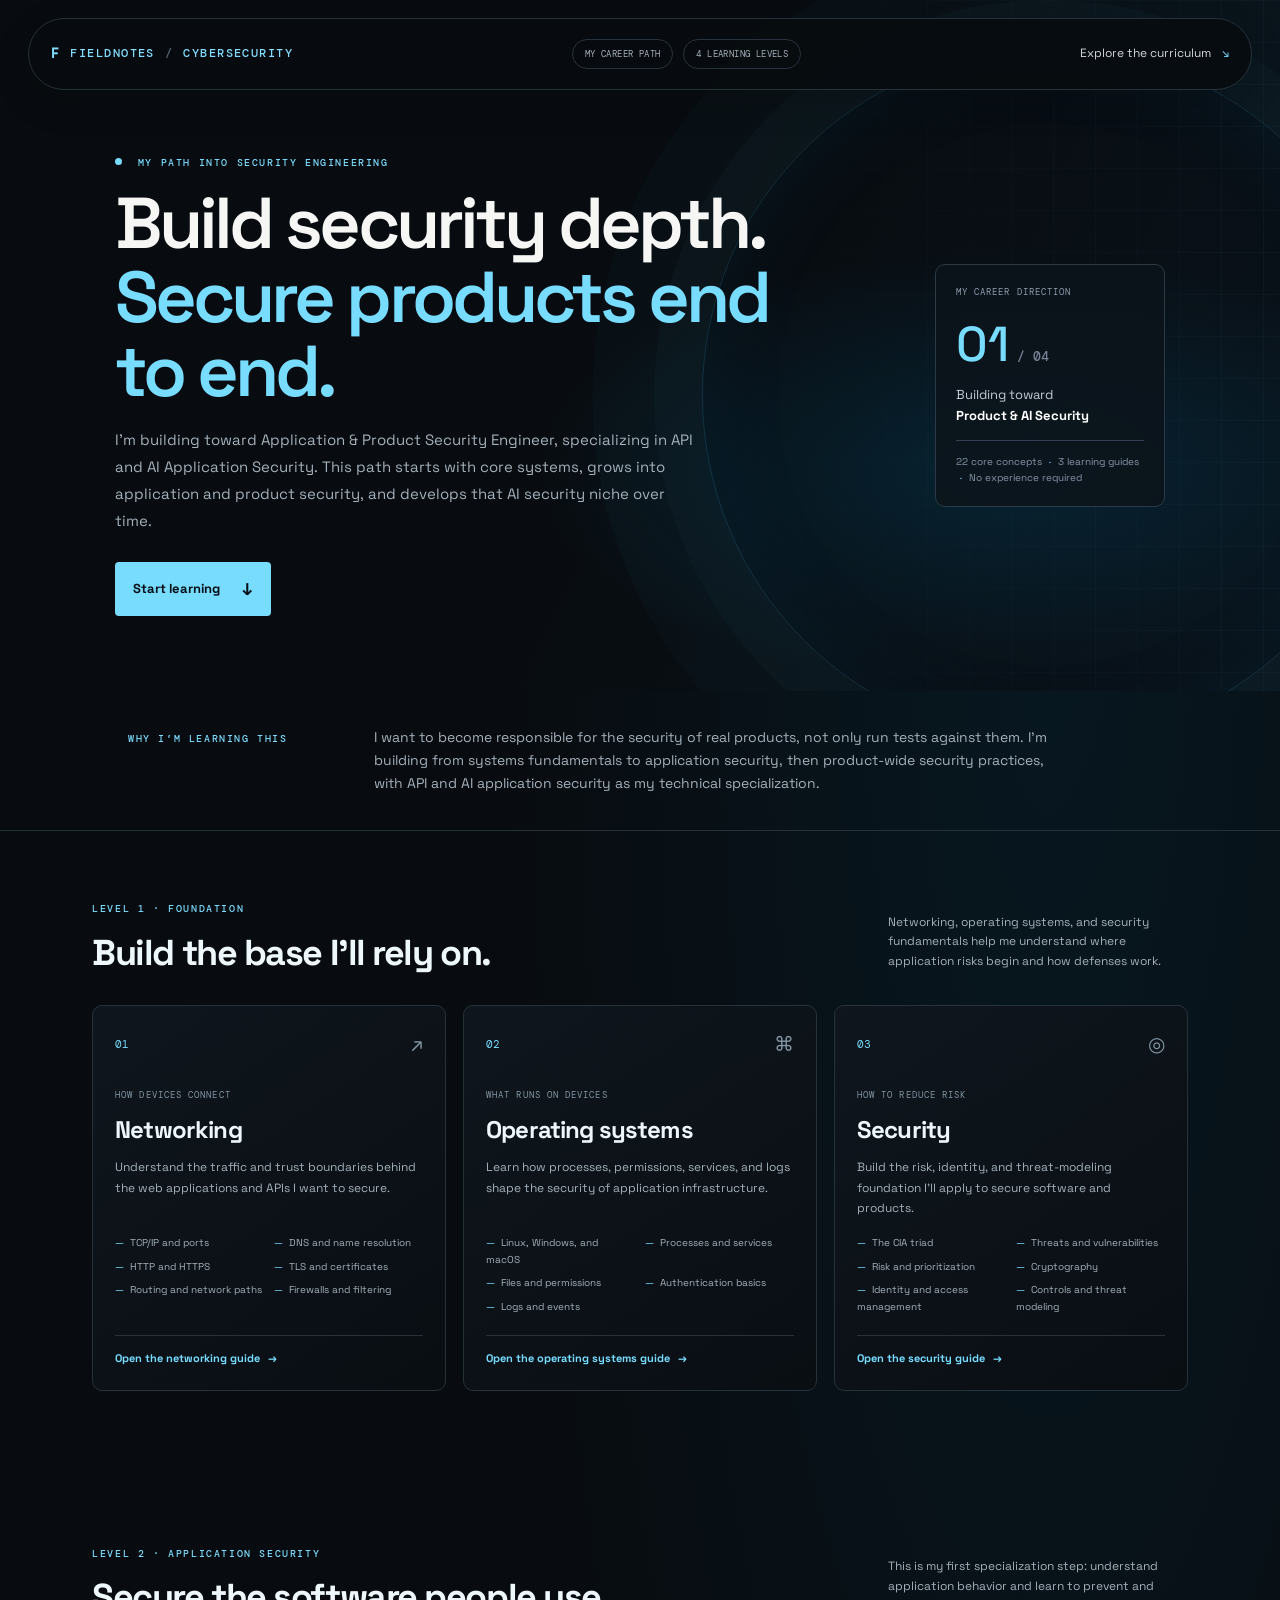
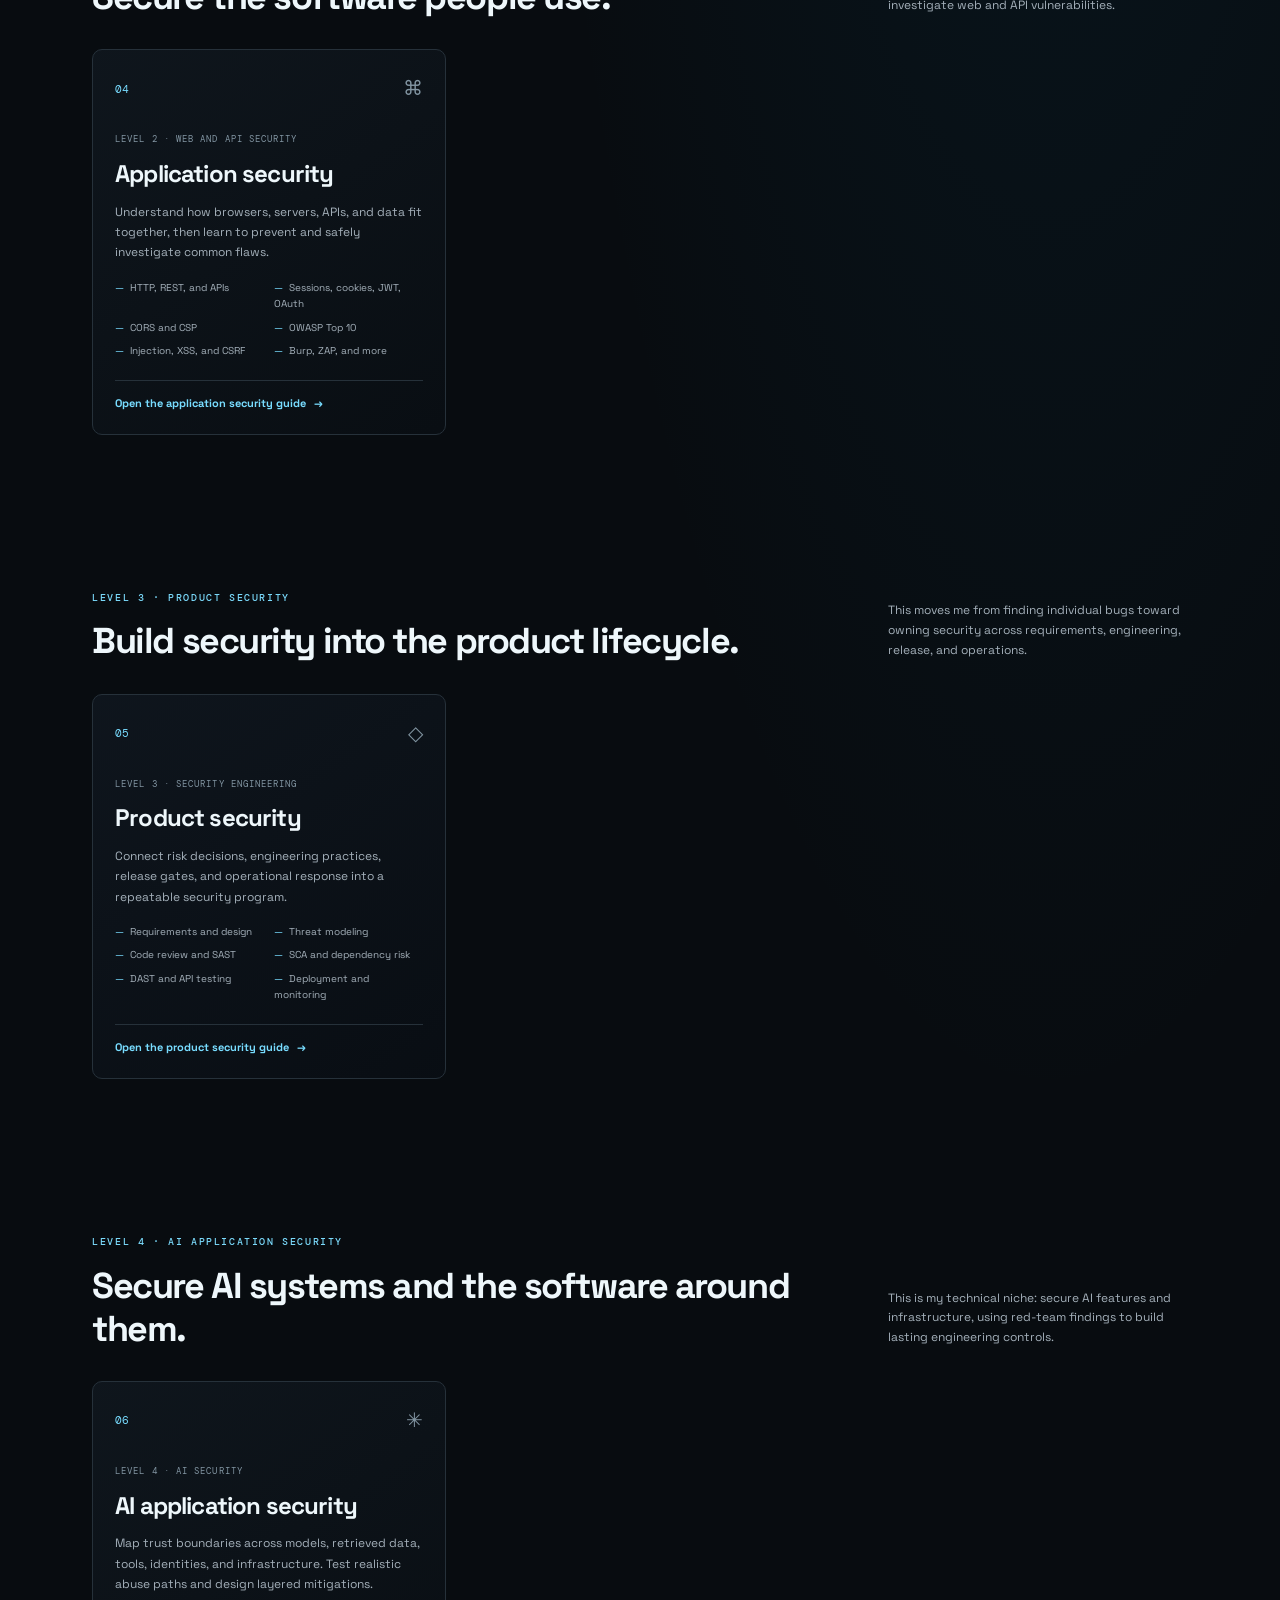
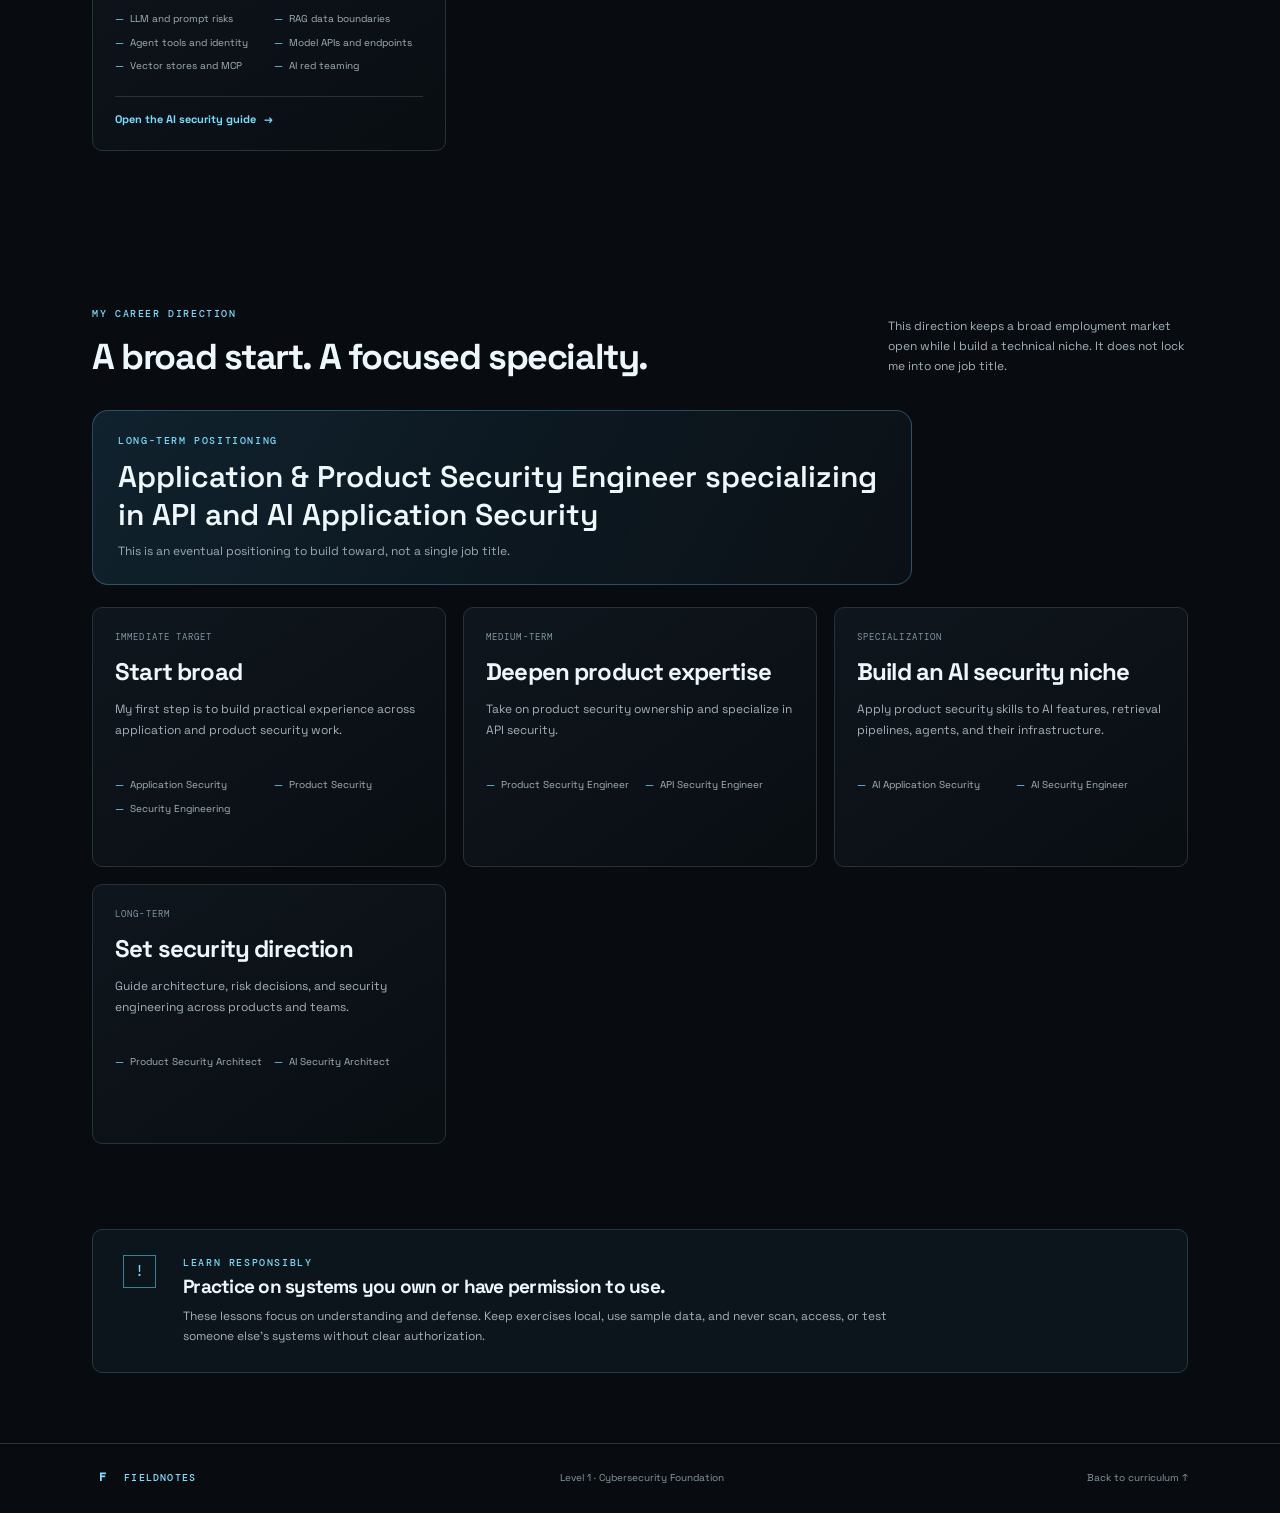
==== commit 427df1c5: "Expand cybersecurity career path Co-authored-by: Copilot <223556219+Copilot@users.noreply.github.com" ====
--- a/index.html
+++ b/index.html
@@ -3,7 +3,7 @@
 <head>
   <meta charset="utf-8">
   <meta name="viewport" content="width=device-width, initial-scale=1">
-  <meta name="description" content="A practical, beginner-friendly cybersecurity foundation: networking, operating systems, and security.">
+  <meta name="description" content="My learning path toward application and product security, specializing in API and AI application security.">
   <meta name="theme-color" content="#101a2b">
   <title>Cybersecurity Foundations — Fieldnotes</title>
   <link rel="stylesheet" href="styles-v2.css">
@@ -11,22 +11,22 @@
 <body id="top">
   <header class="site-header">
     <a class="brand" href="index.html" aria-label="Fieldnotes home"><span class="brand-mark">F</span> FIELDNOTES <span class="brand-divider">/</span> CYBERSECURITY</a>
-    <div class="header-context"><span>LEVEL 1 FOUNDATION</span><span>SELF-PACED LEARNING</span></div>
+    <div class="header-context"><span>MY CAREER PATH</span><span>4 LEARNING LEVELS</span></div>
     <a class="header-link" href="#curriculum">Explore the curriculum <span aria-hidden="true">↘</span></a>
   </header>
 
   <main>
     <section class="hero">
       <div class="hero-copy">
-        <p class="eyebrow"><span class="status-dot"></span> A practical beginner's path</p>
-        <h1>Build a foundation.<br><span>Think like a defender.</span></h1>
-        <p class="hero-description">Understand the networks, operating systems, and security principles that everything else in cybersecurity is built on. Learn at your own pace, with safe exercises you can do on your own devices.</p>
+        <p class="eyebrow"><span class="status-dot"></span> MY PATH INTO SECURITY ENGINEERING</p>
+        <h1>Build security depth.<br><span>Secure products end to end.</span></h1>
+        <p class="hero-description">I’m building toward Application &amp; Product Security Engineer, specializing in API and AI Application Security. This path starts with core systems, grows into application and product security, and develops that AI security niche over time.</p>
         <a class="button" href="#curriculum">Start learning <span aria-hidden="true">↓</span></a>
       </div>
       <aside class="hero-note" aria-label="Course overview">
-        <div class="note-label">THE STARTING POINT</div>
-        <div class="note-number">01<span> / 03</span></div>
-        <p>Level 1<br><strong>Cybersecurity Foundation</strong></p>
+        <div class="note-label">MY CAREER DIRECTION</div>
+        <div class="note-number">01<span> / 04</span></div>
+        <p>Building toward<br><strong>Product &amp; AI Security</strong></p>
         <div class="note-rule"></div>
         <p class="note-small">22 core concepts <span>·</span> 3 learning guides <span>·</span> No experience required</p>
       </aside>
@@ -34,14 +34,14 @@
     </section>
 
     <section class="intro-row">
-      <p class="eyebrow">THE BIG PICTURE</p>
-      <p>Security makes more sense when you can see what you're protecting and how it works. Start with the language of computers and networks, then learn how to recognize and reduce risk.</p>
+      <p class="eyebrow">WHY I’M LEARNING THIS</p>
+      <p>I want to become responsible for the security of real products, not only run tests against them. I’m building from systems fundamentals to application security, then product-wide security practices, with API and AI application security as my technical specialization.</p>
     </section>
 
     <section class="curriculum section-wrap" id="curriculum">
       <div class="section-heading">
-        <div><p class="eyebrow">YOUR LEARNING PATH</p><h2>Three pillars. One foundation.</h2></div>
-        <p>Go in order, or jump to a topic you want to understand better.</p>
+        <div><p class="eyebrow">LEVEL 1 · FOUNDATION</p><h2>Build the base I’ll rely on.</h2></div>
+        <p>Networking, operating systems, and security fundamentals help me understand where application risks begin and how defenses work.</p>
       </div>
 
       <div class="path-grid">
@@ -49,7 +49,7 @@
           <div class="card-top"><span class="card-index">01</span><span class="card-symbol" aria-hidden="true">↗</span></div>
           <p class="card-kicker">HOW DEVICES CONNECT</p>
           <h3>Networking</h3>
-          <p>Follow information from your device across local networks and the internet—and learn where protections fit.</p>
+          <p>Understand the traffic and trust boundaries behind the web applications and APIs I want to secure.</p>
           <ul class="topic-list">
             <li>TCP/IP and ports</li><li>DNS and name resolution</li><li>HTTP and HTTPS</li>
             <li>TLS and certificates</li><li>Routing and network paths</li><li>Firewalls and filtering</li>
@@ -61,7 +61,7 @@
           <div class="card-top"><span class="card-index">02</span><span class="card-symbol" aria-hidden="true">⌘</span></div>
           <p class="card-kicker">WHAT RUNS ON DEVICES</p>
           <h3>Operating systems</h3>
-          <p>Get comfortable with the systems that manage programs, users, files, and the evidence they leave behind.</p>
+          <p>Learn how processes, permissions, services, and logs shape the security of application infrastructure.</p>
           <ul class="topic-list">
             <li>Linux, Windows, and macOS</li><li>Processes and services</li><li>Files and permissions</li>
             <li>Authentication basics</li><li>Logs and events</li>
@@ -73,7 +73,7 @@
           <div class="card-top"><span class="card-index">03</span><span class="card-symbol" aria-hidden="true">◎</span></div>
           <p class="card-kicker">HOW TO REDUCE RISK</p>
           <h3>Security</h3>
-          <p>Use core principles to reason about threats, protect information, and choose proportionate safeguards.</p>
+          <p>Build the risk, identity, and threat-modeling foundation I’ll apply to secure software and products.</p>
           <ul class="topic-list">
             <li>The CIA triad</li><li>Threats and vulnerabilities</li><li>Risk and prioritization</li>
             <li>Cryptography</li><li>Identity and access management</li><li>Controls and threat modeling</li>
@@ -86,7 +86,7 @@
     <section class="curriculum section-wrap" id="level-2">
       <div class="section-heading">
         <div><p class="eyebrow">LEVEL 2 · APPLICATION SECURITY</p><h2>Secure the software people use.</h2></div>
-        <p>Build on the foundation with web architecture, identity, common vulnerabilities, and hands-on defensive tools.</p>
+        <p>This is my first specialization step: understand application behavior and learn to prevent and investigate web and API vulnerabilities.</p>
       </div>
       <div class="path-grid">
         <article class="path-card">
@@ -107,7 +107,7 @@
     <section class="curriculum section-wrap" id="level-3">
       <div class="section-heading">
         <div><p class="eyebrow">LEVEL 3 · PRODUCT SECURITY</p><h2>Build security into the product lifecycle.</h2></div>
-        <p>Move beyond individual tests. Learn how product teams manage security from requirements through operations and remediation.</p>
+        <p>This moves me from finding individual bugs toward owning security across requirements, engineering, release, and operations.</p>
       </div>
       <div class="path-grid">
         <article class="path-card">
@@ -128,7 +128,7 @@
     <section class="curriculum section-wrap" id="level-4">
       <div class="section-heading">
         <div><p class="eyebrow">LEVEL 4 · AI APPLICATION SECURITY</p><h2>Secure AI systems and the software around them.</h2></div>
-        <p>Learn to assess LLM features, retrieval pipelines, agents, and infrastructure—and turn red-team findings into engineering controls.</p>
+        <p>This is my technical niche: secure AI features and infrastructure, using red-team findings to build lasting engineering controls.</p>
       </div>
       <div class="path-grid">
         <article class="path-card">
@@ -146,6 +146,40 @@
       </div>
     </section>
 
+    <section class="curriculum section-wrap" id="career-path">
+      <div class="section-heading">
+        <div><p class="eyebrow">MY CAREER DIRECTION</p><h2>A broad start. A focused specialty.</h2></div>
+        <p>This direction keeps a broad employment market open while I build a technical niche. It does not lock me into one job title.</p>
+      </div>
+      <div class="career-positioning">
+        <p class="eyebrow">LONG-TERM POSITIONING</p>
+        <blockquote class="career-title">Application &amp; Product Security Engineer specializing in API and AI Application Security</blockquote>
+        <p>This is an eventual positioning to build toward, not a single job title.</p>
+      </div>
+      <div class="path-grid career-grid">
+        <article class="path-card">
+          <p class="card-kicker">IMMEDIATE TARGET</p><h3>Start broad</h3>
+          <p>My first step is to build practical experience across application and product security work.</p>
+          <ul class="topic-list"><li>Application Security</li><li>Product Security</li><li>Security Engineering</li></ul>
+        </article>
+        <article class="path-card">
+          <p class="card-kicker">MEDIUM-TERM</p><h3>Deepen product expertise</h3>
+          <p>Take on product security ownership and specialize in API security.</p>
+          <ul class="topic-list"><li>Product Security Engineer</li><li>API Security Engineer</li></ul>
+        </article>
+        <article class="path-card">
+          <p class="card-kicker">SPECIALIZATION</p><h3>Build an AI security niche</h3>
+          <p>Apply product security skills to AI features, retrieval pipelines, agents, and their infrastructure.</p>
+          <ul class="topic-list"><li>AI Application Security</li><li>AI Security Engineer</li></ul>
+        </article>
+        <article class="path-card">
+          <p class="card-kicker">LONG-TERM</p><h3>Set security direction</h3>
+          <p>Guide architecture, risk decisions, and security engineering across products and teams.</p>
+          <ul class="topic-list"><li>Product Security Architect</li><li>AI Security Architect</li></ul>
+        </article>
+      </div>
+    </section>
+
     <section class="practice-band">
       <div class="practice-icon" aria-hidden="true">!</div>
       <div><p class="eyebrow">LEARN RESPONSIBLY</p><h2>Practice on systems you own or have permission to use.</h2><p>These lessons focus on understanding and defense. Keep exercises local, use sample data, and never scan, access, or test someone else's systems without clear authorization.</p></div>
--- a/styles-v2.css
+++ b/styles-v2.css
@@ -76,6 +76,27 @@
 .site-footer .brand-mark { width: 22px; height: 22px; font-size: 12px; }
 .site-footer > a:last-child { text-decoration: none; }
 
+.career-positioning {
+  max-width: 820px;
+  margin: 0 0 22px;
+  padding: 22px 25px;
+  border: 1px solid rgba(120, 220, 255, .28);
+  border-radius: 16px;
+  background: linear-gradient(120deg, rgba(18, 39, 52, .82), rgba(12, 18, 24, .72));
+}
+.career-positioning .eyebrow { margin-bottom: 9px; }
+.career-title {
+  margin: 0 0 9px;
+  color: #eef7fb;
+  font-family: var(--display);
+  font-size: clamp(20px, 3vw, 30px);
+  font-weight: 600;
+  line-height: 1.25;
+}
+.career-title span { color: var(--teal); }
+.career-positioning > p:last-child { margin: 0; color: var(--muted); font-size: 12px; }
+.career-grid .path-card { min-height: 260px; }
+
 .guide-hero { padding: 55px max(7.2%, calc((100% - 1120px) / 2)) 48px; background: var(--navy); color: white; }
 .breadcrumbs { margin-bottom: 25px; color: #9eacbd; font-size: 11px; }
 .breadcrumbs a { color: var(--teal); text-decoration: none; }
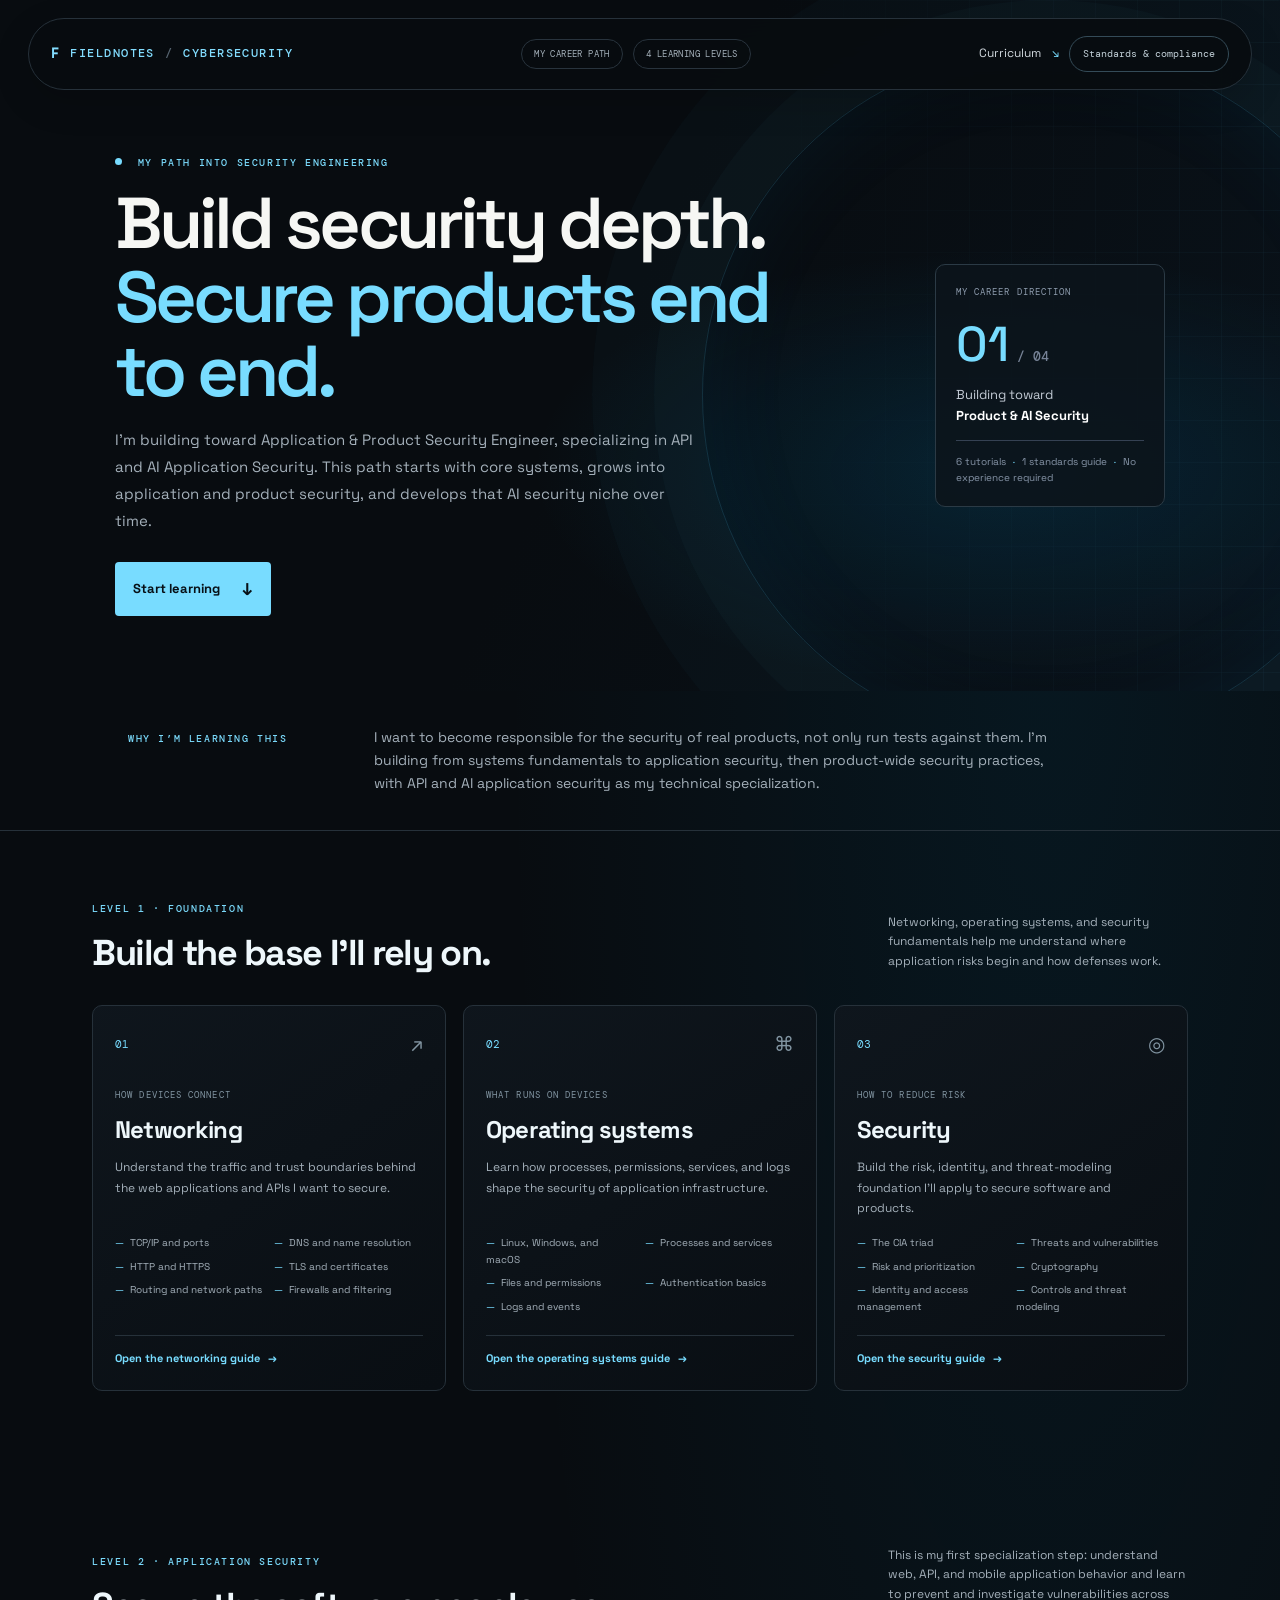
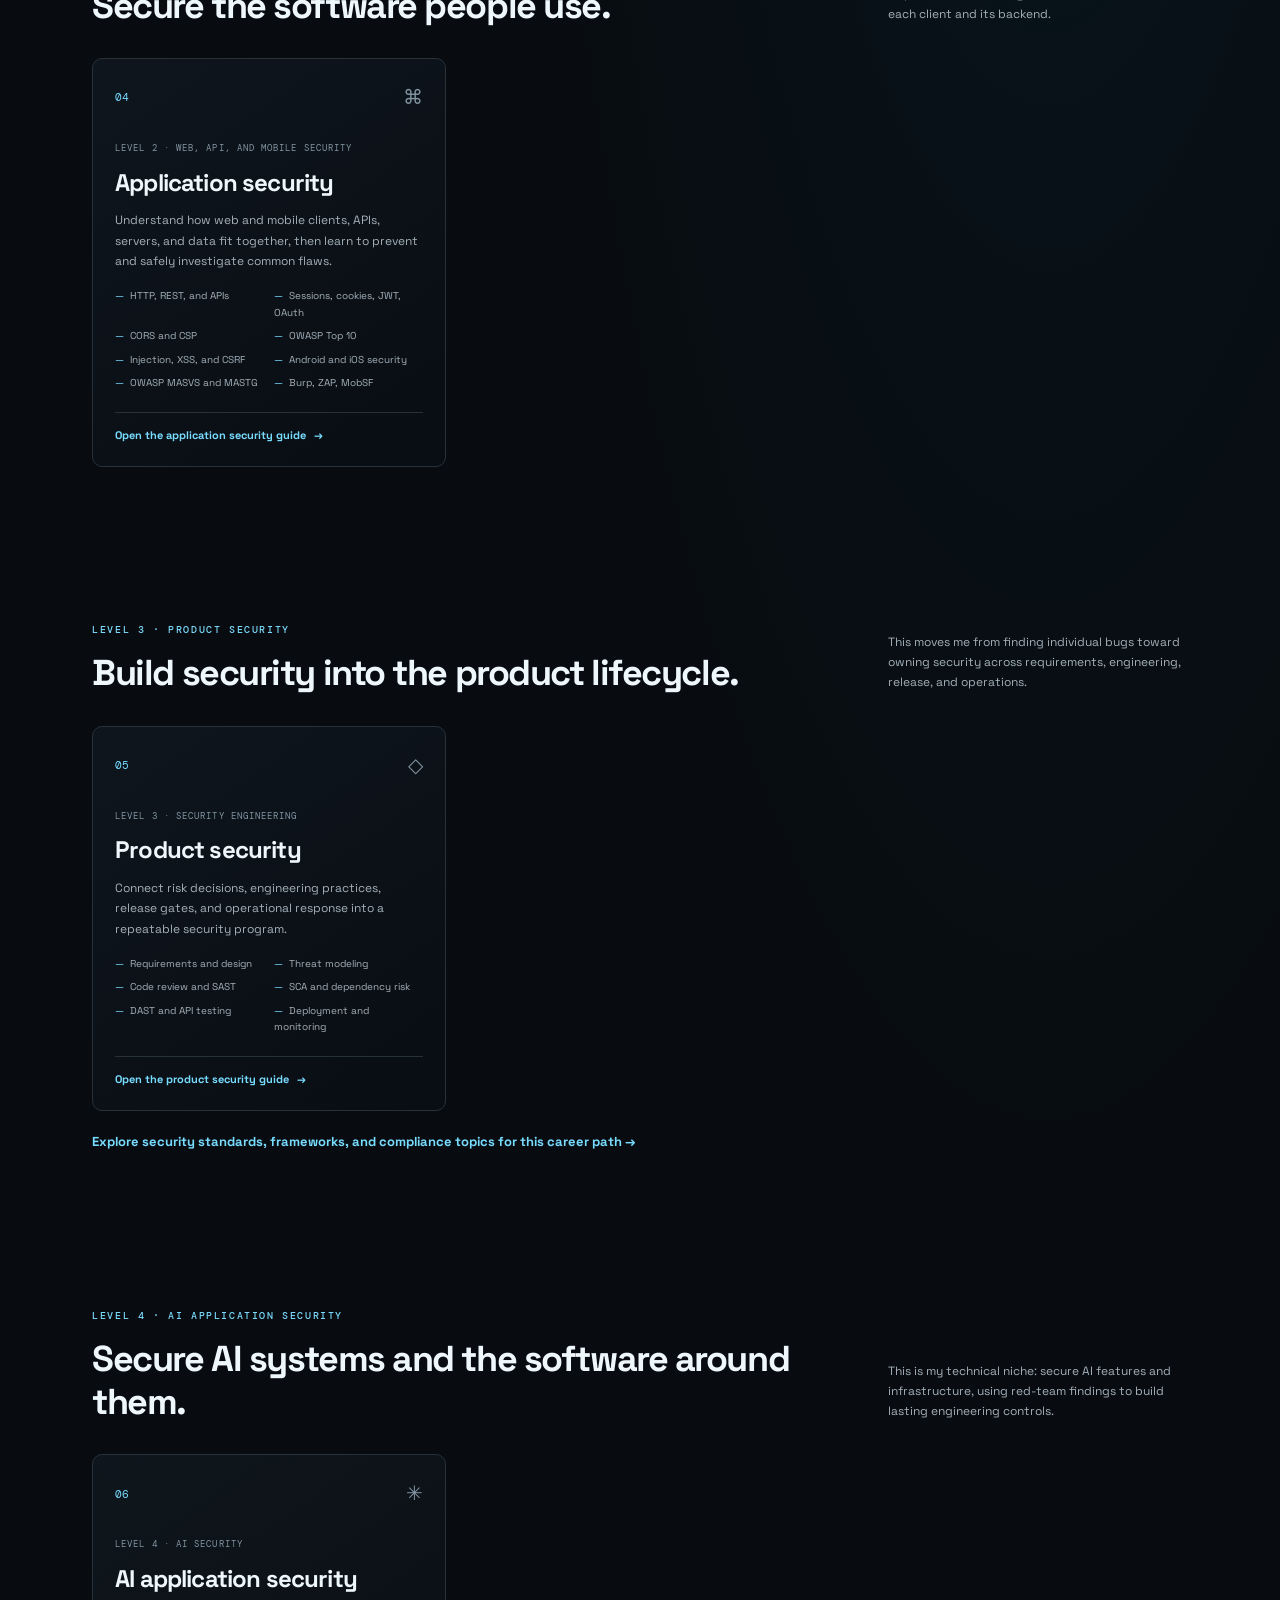
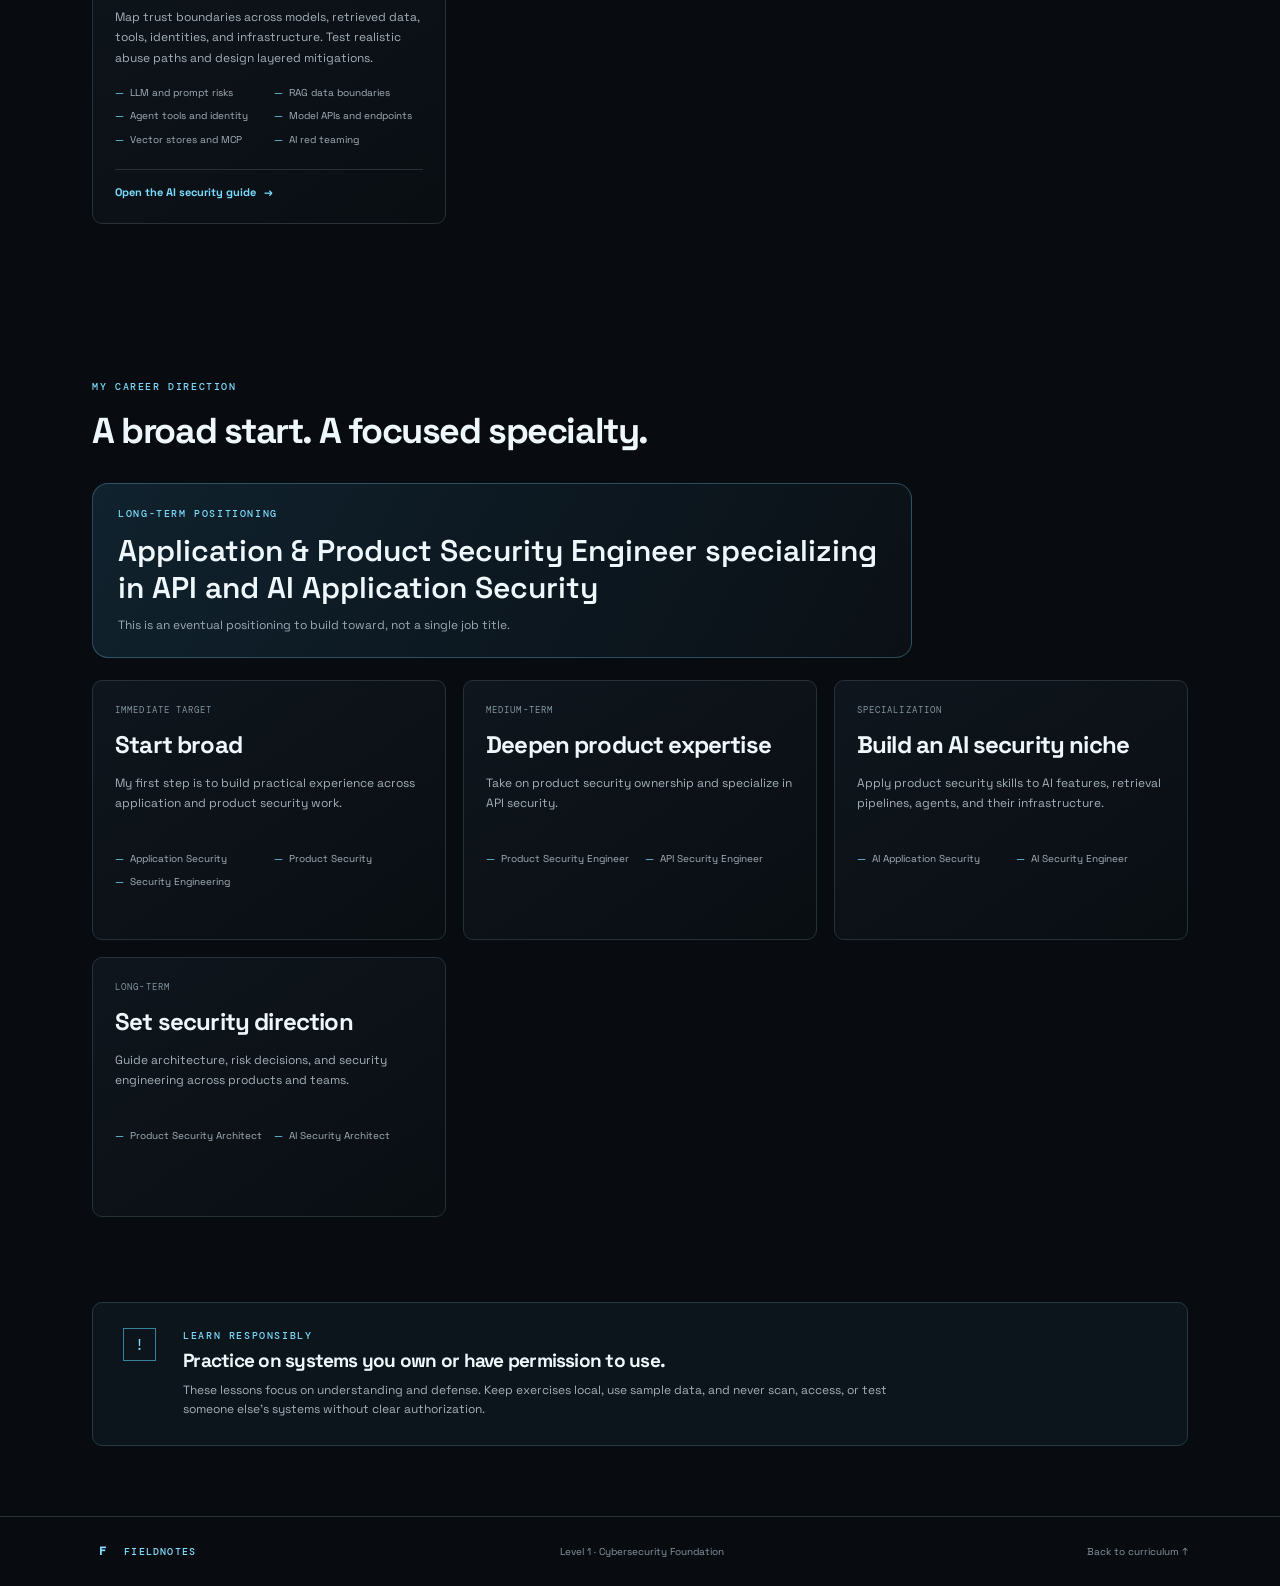
==== commit 2fd411a5: "Expand learning paths with compliance and mobile security Co-authored-by: Copilot <223556219+Copilot" ====
--- a/index.html
+++ b/index.html
@@ -6,13 +6,16 @@
   <meta name="description" content="My learning path toward application and product security, specializing in API and AI application security.">
   <meta name="theme-color" content="#101a2b">
   <title>Cybersecurity Foundations — Fieldnotes</title>
-  <link rel="stylesheet" href="styles-v2.css">
+  <link rel="stylesheet" href="styles-v2.css?v=20261004-5">
 </head>
 <body id="top">
   <header class="site-header">
-    <a class="brand" href="index.html" aria-label="Fieldnotes home"><span class="brand-mark">F</span> FIELDNOTES <span class="brand-divider">/</span> CYBERSECURITY</a>
+    <a class="brand" href="index.html" aria-label="Fieldnotes home"><span class="brand-mark">F</span> FIELDNOTES <span class="brand-divider">/</span> <span class="brand-name">CYBERSECURITY</span></a>
     <div class="header-context"><span>MY CAREER PATH</span><span>4 LEARNING LEVELS</span></div>
-    <a class="header-link" href="#curriculum">Explore the curriculum <span aria-hidden="true">↘</span></a>
+    <nav class="header-nav" aria-label="Main navigation">
+      <a class="header-link" href="#curriculum">Curriculum <span aria-hidden="true">↘</span></a>
+      <a class="standards-tab" href="compliance.html" aria-label="Standards and compliance"><span class="standards-full-label">Standards &amp; compliance</span><span class="standards-short-label">Standards</span></a>
+    </nav>
   </header>
 
   <main>
@@ -28,7 +31,7 @@
         <div class="note-number">01<span> / 04</span></div>
         <p>Building toward<br><strong>Product &amp; AI Security</strong></p>
         <div class="note-rule"></div>
-        <p class="note-small">22 core concepts <span>·</span> 3 learning guides <span>·</span> No experience required</p>
+        <p class="note-small">6 tutorials <span>·</span> 1 standards guide <span>·</span> No experience required</p>
       </aside>
       <div class="hero-grid" aria-hidden="true"></div>
     </section>
@@ -86,18 +89,19 @@
     <section class="curriculum section-wrap" id="level-2">
       <div class="section-heading">
         <div><p class="eyebrow">LEVEL 2 · APPLICATION SECURITY</p><h2>Secure the software people use.</h2></div>
-        <p>This is my first specialization step: understand application behavior and learn to prevent and investigate web and API vulnerabilities.</p>
+        <p>This is my first specialization step: understand web, API, and mobile application behavior and learn to prevent and investigate vulnerabilities across each client and its backend.</p>
       </div>
       <div class="path-grid">
         <article class="path-card">
           <div class="card-top"><span class="card-index">04</span><span class="card-symbol" aria-hidden="true">⌘</span></div>
-          <p class="card-kicker">LEVEL 2 · WEB AND API SECURITY</p>
+          <p class="card-kicker">LEVEL 2 · WEB, API, AND MOBILE SECURITY</p>
           <h3>Application security</h3>
-          <p>Understand how browsers, servers, APIs, and data fit together, then learn to prevent and safely investigate common flaws.</p>
+          <p>Understand how web and mobile clients, APIs, servers, and data fit together, then learn to prevent and safely investigate common flaws.</p>
           <ul class="topic-list">
             <li>HTTP, REST, and APIs</li><li>Sessions, cookies, JWT, OAuth</li>
             <li>CORS and CSP</li><li>OWASP Top 10</li>
-            <li>Injection, XSS, and CSRF</li><li>Burp, ZAP, and more</li>
+            <li>Injection, XSS, and CSRF</li><li>Android and iOS security</li>
+            <li>OWASP MASVS and MASTG</li><li>Burp, ZAP, MobSF</li>
           </ul>
           <a class="text-link" href="application-security.html">Open the application security guide <span aria-hidden="true">→</span></a>
         </article>
@@ -123,6 +127,7 @@
           <a class="text-link" href="product-security.html">Open the product security guide <span aria-hidden="true">→</span></a>
         </article>
       </div>
+      <p class="section-resource"><a href="compliance.html">Explore security standards, frameworks, and compliance topics for this career path →</a></p>
     </section>
 
     <section class="curriculum section-wrap" id="level-4">
@@ -149,7 +154,6 @@
     <section class="curriculum section-wrap" id="career-path">
       <div class="section-heading">
         <div><p class="eyebrow">MY CAREER DIRECTION</p><h2>A broad start. A focused specialty.</h2></div>
-        <p>This direction keeps a broad employment market open while I build a technical niche. It does not lock me into one job title.</p>
       </div>
       <div class="career-positioning">
         <p class="eyebrow">LONG-TERM POSITIONING</p>
--- a/styles-v2.css
+++ b/styles-v2.css
@@ -110,12 +110,44 @@
 .guide-toc a { color: #526175; text-decoration: none; }
 .guide-toc a:hover { color: #1d7563; text-decoration: underline; }
 .guide-content > p { color: #536176; font-size: 14px; }
+.beginner-guide {
+  margin: 24px 0;
+  padding: 20px 22px;
+  border: 1px solid #294650;
+  border-left: 4px solid var(--teal);
+  border-radius: 0 8px 8px 0;
+  background: #0d171d;
+}
+.beginner-guide .eyebrow { margin-bottom: 7px; }
+.guide-content .beginner-guide h2 { margin: 0 0 10px; padding: 0; border: 0; font-size: 21px; }
+.beginner-guide p { margin-bottom: 9px; }
+.beginner-guide p:last-of-type { margin-bottom: 5px; }
+.learning-goals { margin: 0; padding-left: 20px; }
+.learning-goals li { margin: 3px 0; }
+.guide-illustration { margin: 22px 0 30px; }
+.guide-illustration img { display: block; width: 100%; max-height: 390px; object-fit: contain; object-position: left center; border: 1px solid #273944; border-radius: 7px; background: #fff; }
+.guide-illustration figcaption { margin-top: 8px; color: #8796a1; font-size: 11px; line-height: 1.6; }
+.guide-illustration figcaption a { color: var(--teal); }
 .guide-content h2 { margin: 38px 0 12px; padding-top: 11px; border-top: 1px solid var(--line); font-family: var(--display); font-size: 25px; letter-spacing: -.035em; }
 .guide-content h3 { margin: 21px 0 7px; font-family: var(--display); font-size: 17px; }
 .guide-content p, .guide-content li { color: #536176; font-size: 13px; }
 .guide-content ul, .guide-content ol { padding-left: 21px; }
 .guide-content li { margin: 5px 0; }
 .guide-content strong { color: #243449; }
+.resource-list { padding-left: 20px; }
+.resource-list a { color: #176a58; font-weight: 600; text-underline-offset: 3px; }
+.resource-list a:hover { color: #258c75; }
+.resource-note { padding: 10px 13px; border-left: 2px solid #55bfdc; background: #0d171d; }
+.section-resource { margin: 20px 0 0; font-size: 13px; }
+.section-resource a { color: var(--teal); font-weight: 700; text-decoration: none; }
+.section-resource a:hover { text-decoration: underline; }
+.table-wrap { overflow-x: auto; margin: 18px 0 24px; }
+.standards-table { width: 100%; min-width: 680px; border-collapse: collapse; }
+.standards-table th, .standards-table td { padding: 12px; border: 1px solid #293943; color: #b2bec6; text-align: left; vertical-align: top; font-size: 12px; }
+.standards-table thead th { color: var(--teal); background: #101c23; font-family: var(--mono); font-size: 10px; letter-spacing: .06em; }
+.standards-table tbody th { min-width: 170px; color: #e4eef3; font-weight: 600; }
+.standards-table a { color: var(--teal); text-underline-offset: 3px; }
+.standards-table a:hover { color: #b2f2e5; }
 .guide-content code { padding: 2px 5px; background: #e9eeeb; color: #256552; font-family: var(--mono); font-size: 11px; }
 .callout, .lab, .checkpoint { margin: 17px 0; padding: 15px 18px; border-left: 3px solid #60a992; background: #eaf1ed; }
 .callout p, .lab p, .checkpoint p { margin: 0; }
@@ -199,6 +231,7 @@
 }
 .brand-divider { color: #566470; }
 .header-context { display: flex; align-items: center; gap: 10px; }
+.header-nav { display: flex; align-items: center; gap: 10px; }
 .header-context span {
   padding: 7px 12px;
   border: 1px solid #28333d;
@@ -210,6 +243,22 @@
   white-space: nowrap;
 }
 .header-link { color: #d0d8de; font-size: 12px; }
+.standards-tab {
+  padding: 9px 13px;
+  border: 1px solid #344b58;
+  border-radius: 999px;
+  color: #c4d2da;
+  font-family: var(--mono);
+  font-size: 10px;
+  text-decoration: none;
+  white-space: nowrap;
+}
+.standards-short-label { display: none; }
+.standards-tab:hover, .standards-tab[aria-current="page"] {
+  border-color: rgba(120, 220, 255, .62);
+  color: var(--teal);
+  background: rgba(75, 194, 239, .1);
+}
 
 .hero {
   min-height: 490px;
@@ -310,6 +359,8 @@
 .guide-content > p, .guide-content p, .guide-content li { color: #b2bec6; }
 .guide-content h2 { border-color: var(--line); color: #eef7fb; }
 .guide-content h3, .guide-content strong { color: #e4eef3; }
+.resource-list a { color: var(--teal); }
+.resource-list a:hover { color: #b2f2e5; }
 .guide-content code { background: #14212a; color: #8be2ff; }
 .callout, .lab, .checkpoint {
   border: 1px solid #263b45;
@@ -336,7 +387,12 @@
   }
   .brand { gap: 6px; font-size: 10px; }
   .header-context { display: none; }
-  .header-link { font-size: 10px; }
+  .header-nav { gap: 0; }
+  .header-link { display: none; }
+  .standards-tab { padding: 8px 10px; font-size: 9px; }
+  .standards-full-label { display: none; }
+  .standards-short-label { display: inline; }
+  .site-header .brand-divider, .site-header .brand-name { display: none; }
   .hero { margin-top: -70px; padding: 125px 7% 48px; }
   .hero::after { top: 20%; right: -40%; width: 90vw; height: 90vw; }
   .guide-hero { margin-top: -70px; padding: 120px 7% 35px; }
@@ -346,6 +402,16 @@
   .practice-band { background: #0c151b; }
 }
 
+@media (min-width: 761px) and (max-width: 900px) {
+  .site-header { width: calc(100% - 24px); padding: 0 14px; }
+  .header-context { display: none; }
+  .header-nav { gap: 4px; }
+  .header-link { font-size: 10px; }
+  .standards-tab { padding: 8px 10px; font-size: 9px; }
+  .standards-full-label { display: none; }
+  .standards-short-label { display: inline; }
+}
+
 @media (prefers-reduced-motion: reduce) {
   .button, .path-card { transition: none; }
   .button:hover, .path-card:hover { transform: none; }
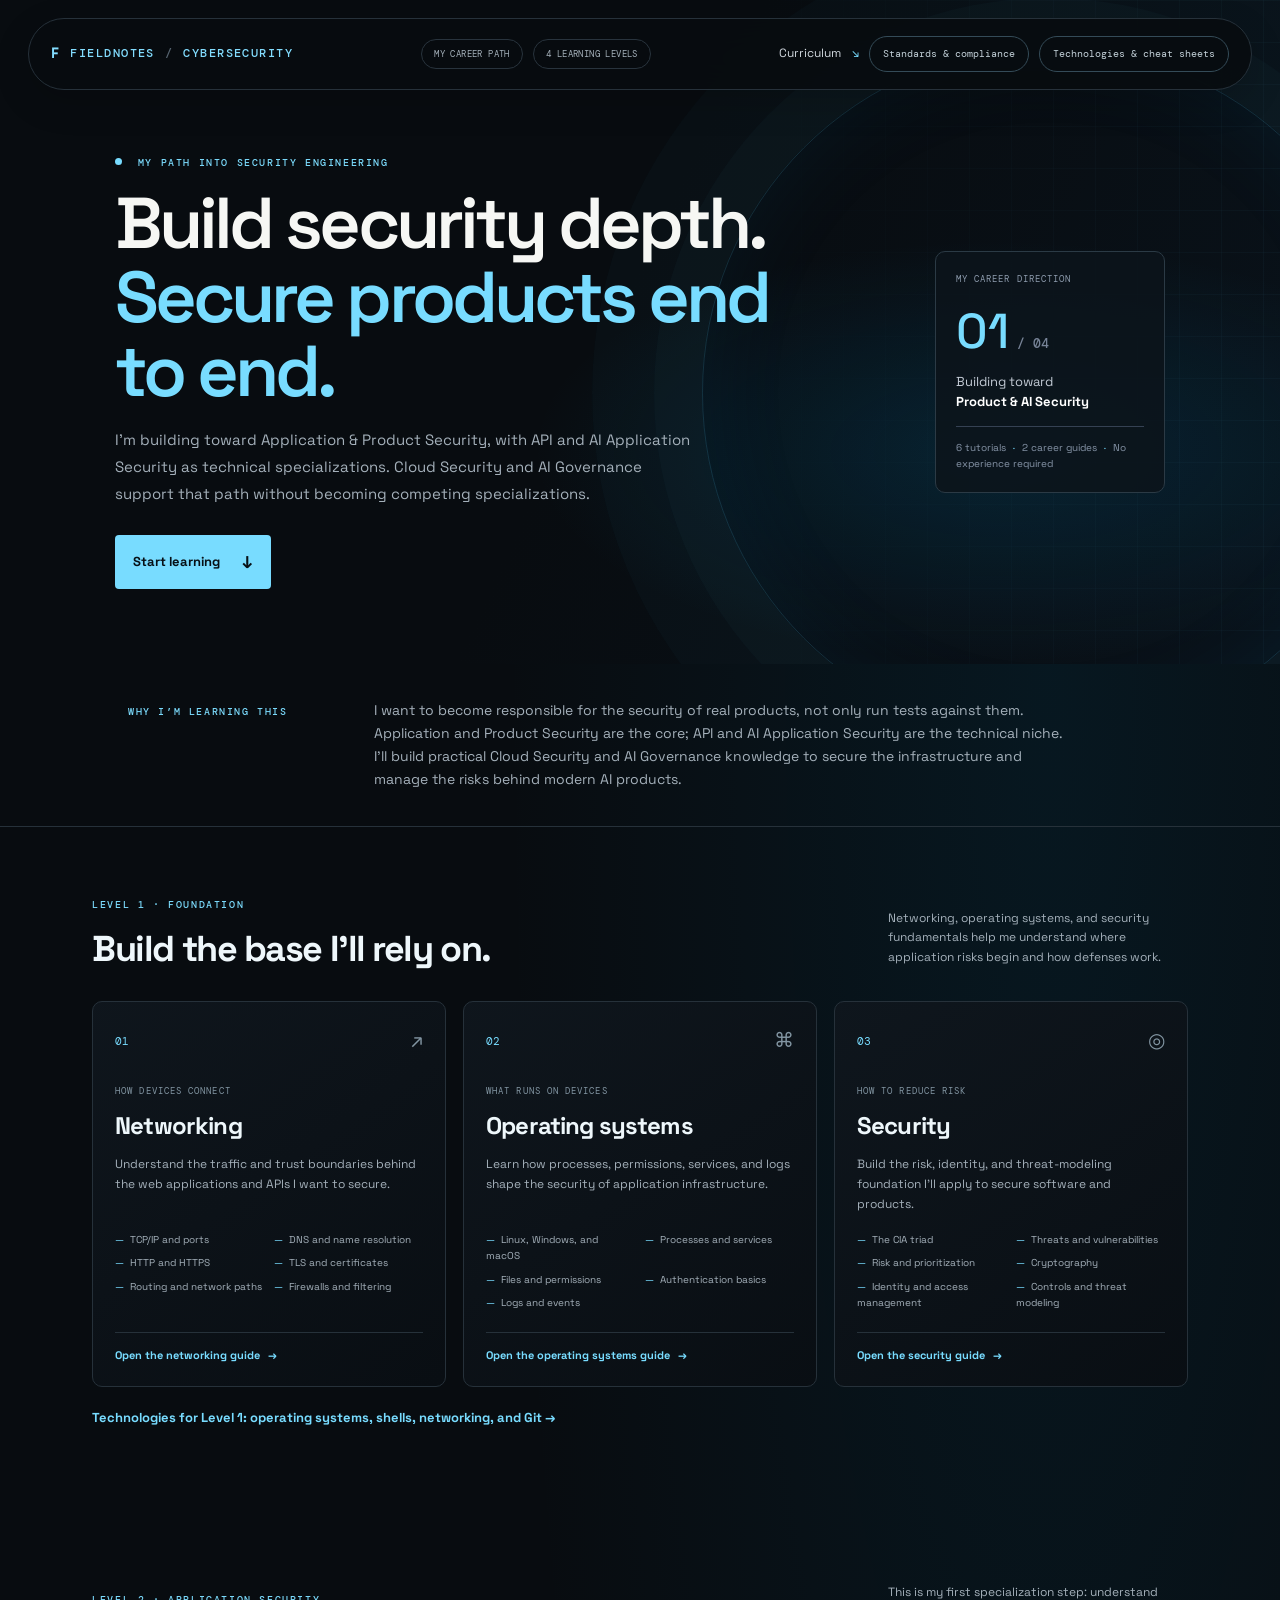
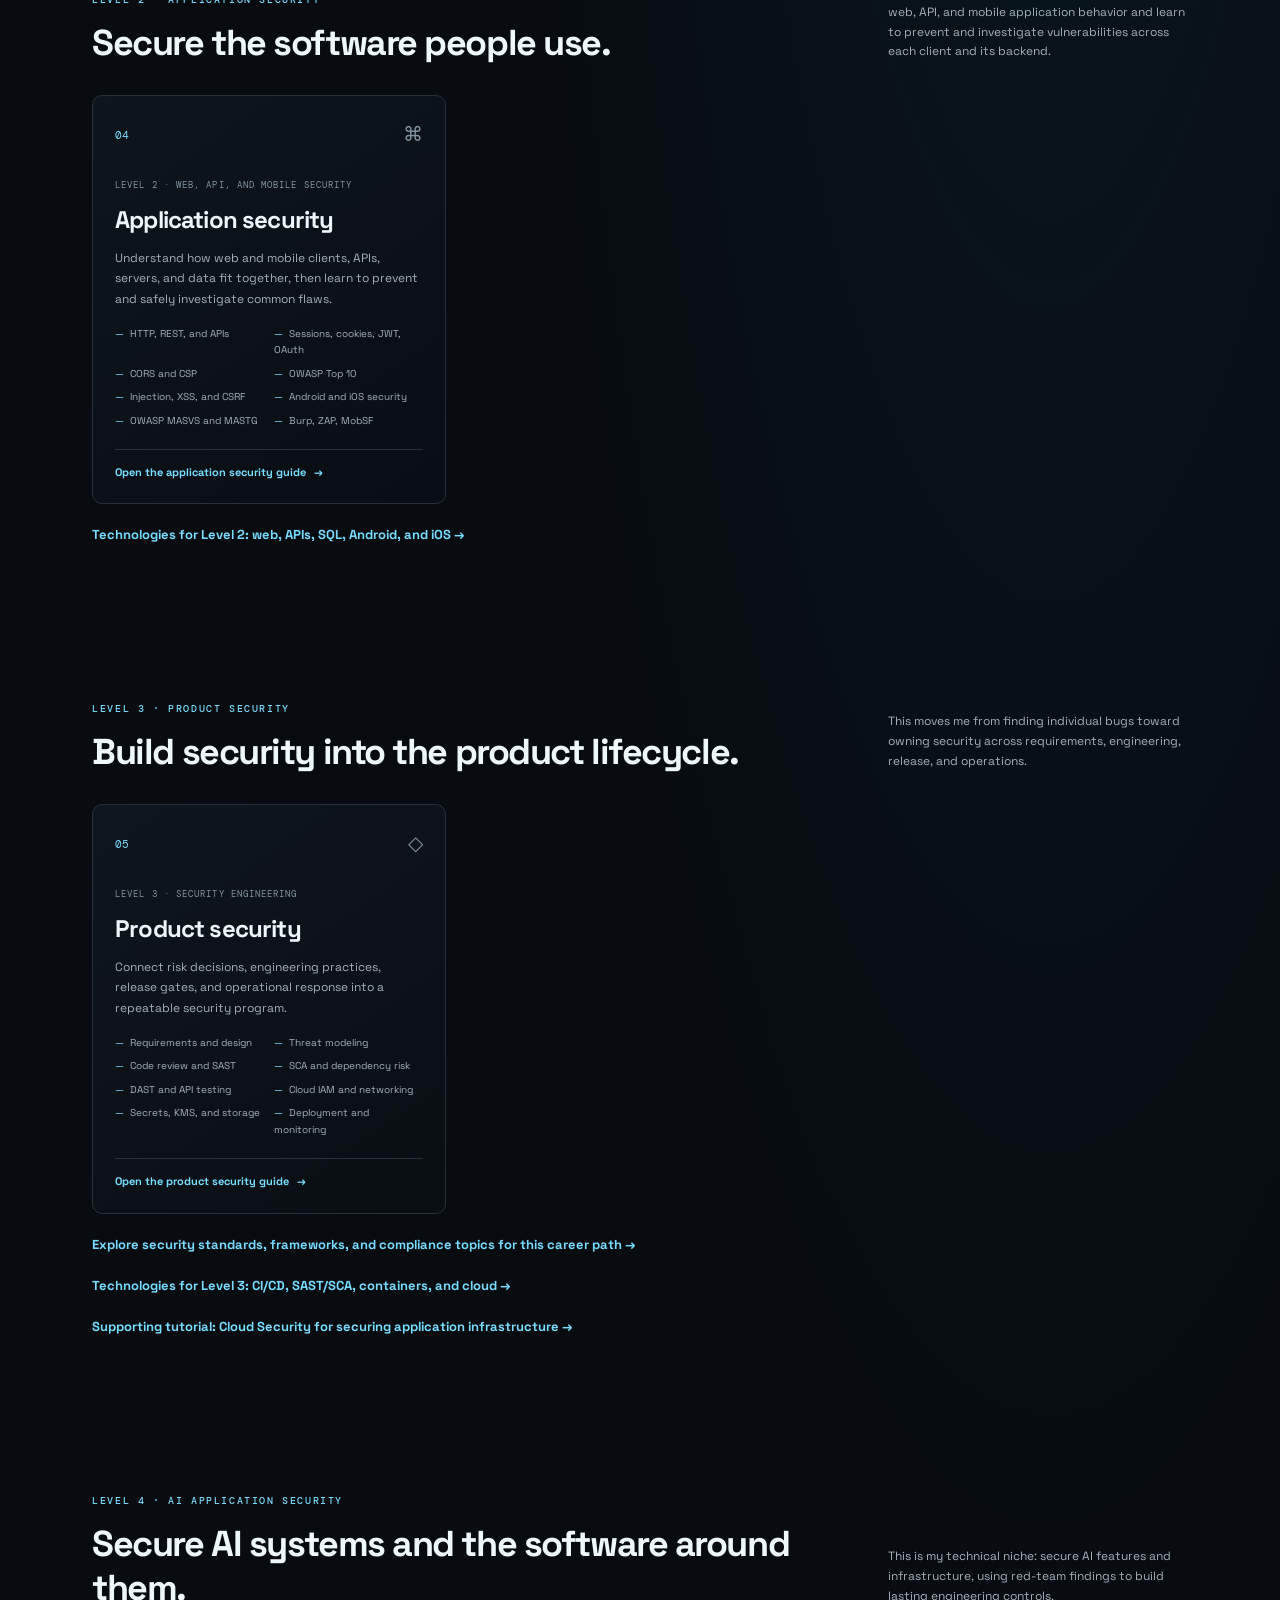
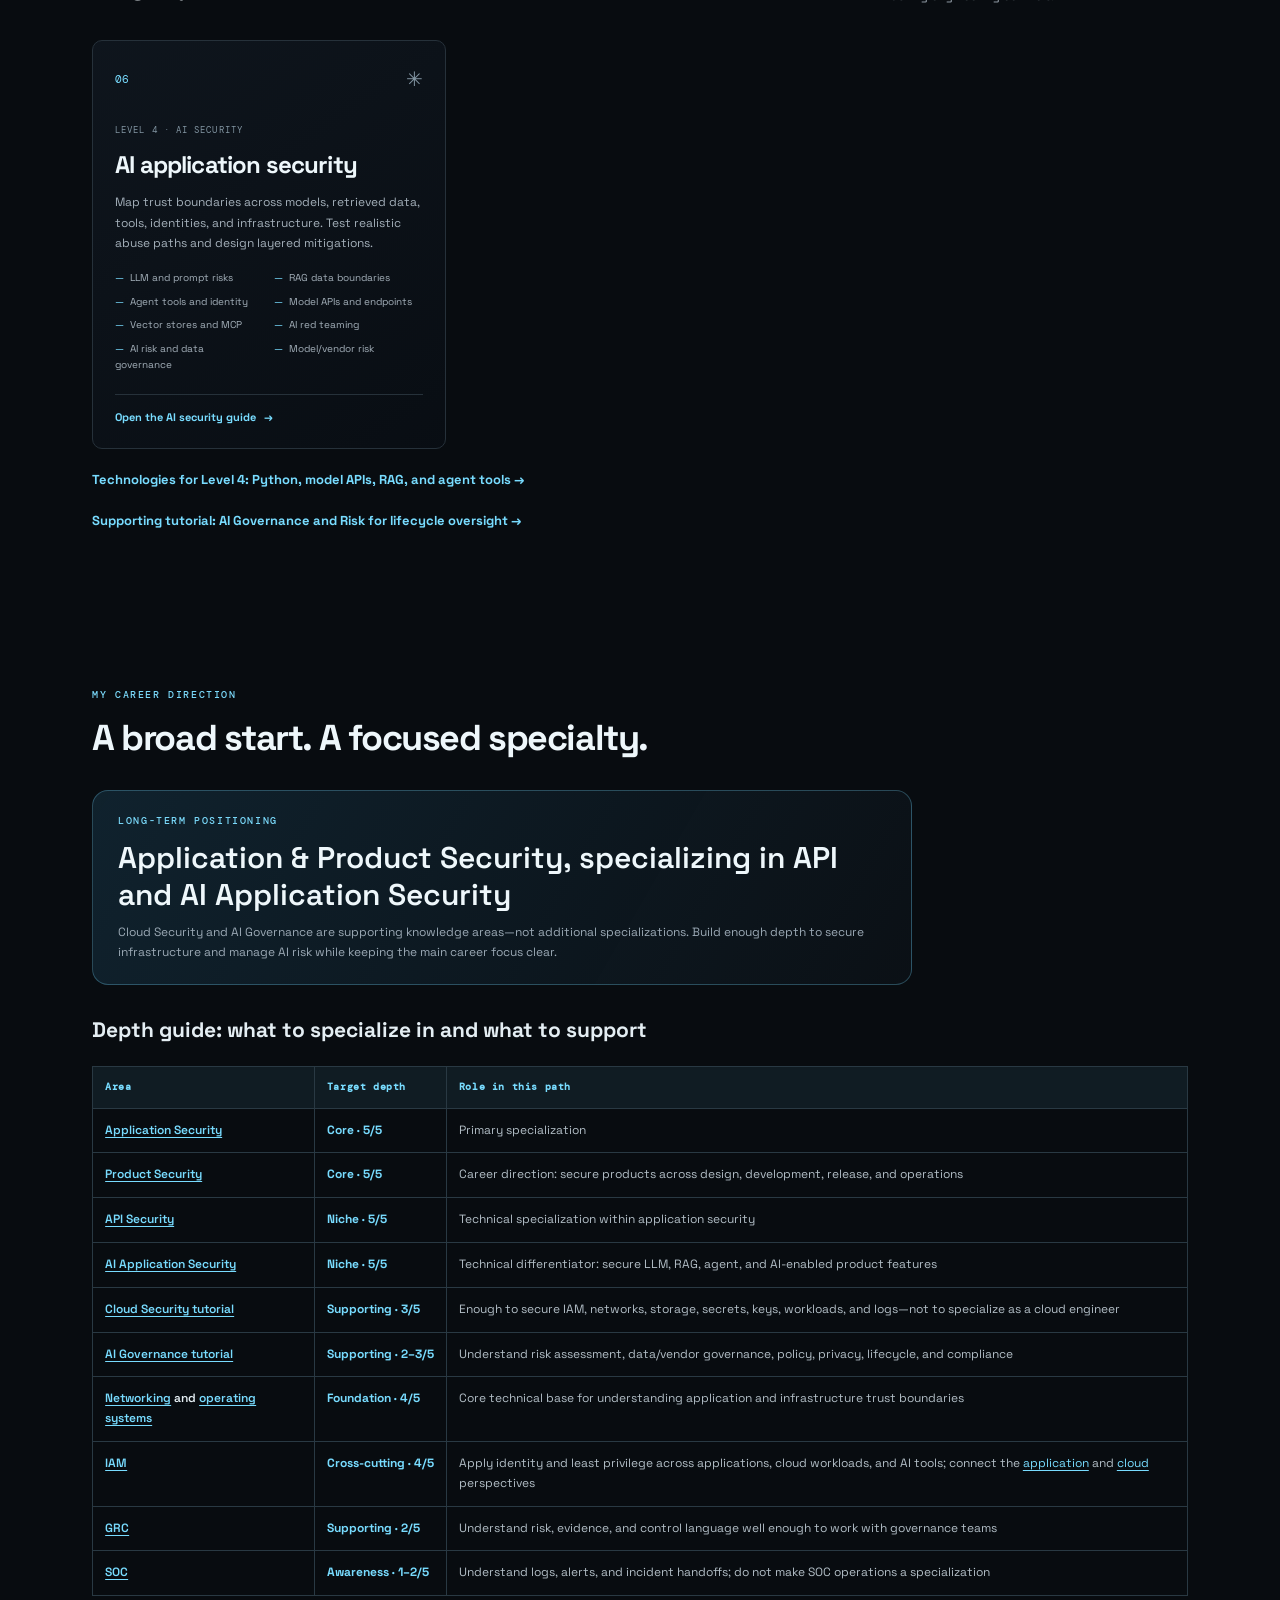
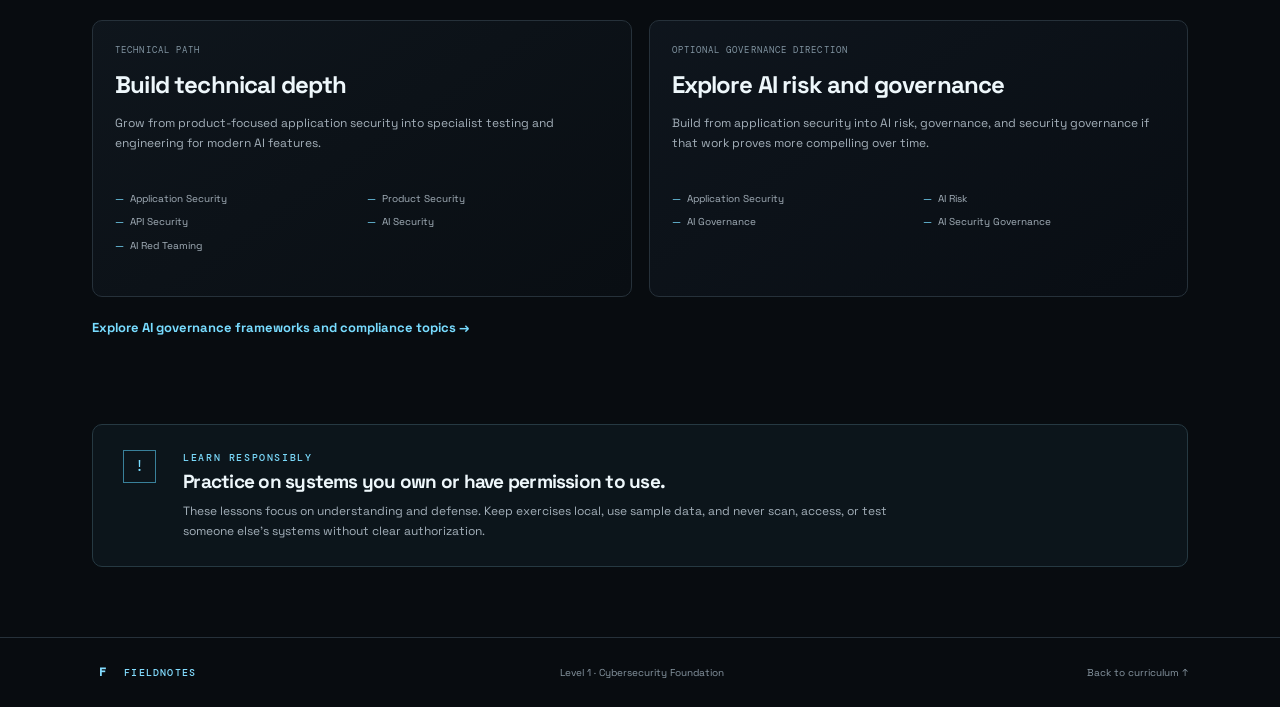
==== commit 5a50b102: "Expand cybersecurity learning resources Co-authored-by: Copilot <223556219+Copilot@users.noreply.git" ====
--- a/index.html
+++ b/index.html
@@ -6,7 +6,7 @@
   <meta name="description" content="My learning path toward application and product security, specializing in API and AI application security.">
   <meta name="theme-color" content="#101a2b">
   <title>Cybersecurity Foundations — Fieldnotes</title>
-  <link rel="stylesheet" href="styles-v2.css?v=20261004-5">
+  <link rel="stylesheet" href="styles-v2.css?v=20261004-11">
 </head>
 <body id="top">
   <header class="site-header">
@@ -15,6 +15,7 @@
     <nav class="header-nav" aria-label="Main navigation">
       <a class="header-link" href="#curriculum">Curriculum <span aria-hidden="true">↘</span></a>
       <a class="standards-tab" href="compliance.html" aria-label="Standards and compliance"><span class="standards-full-label">Standards &amp; compliance</span><span class="standards-short-label">Standards</span></a>
+      <a class="technology-tab" href="technologies.html" aria-label="Technologies and cheat sheets"><span class="technology-full-label">Technologies &amp; cheat sheets</span><span class="technology-short-label">Cheat sheets</span></a>
     </nav>
   </header>
 
@@ -23,7 +24,7 @@
       <div class="hero-copy">
         <p class="eyebrow"><span class="status-dot"></span> MY PATH INTO SECURITY ENGINEERING</p>
         <h1>Build security depth.<br><span>Secure products end to end.</span></h1>
-        <p class="hero-description">I’m building toward Application &amp; Product Security Engineer, specializing in API and AI Application Security. This path starts with core systems, grows into application and product security, and develops that AI security niche over time.</p>
+        <p class="hero-description">I’m building toward Application &amp; Product Security, with API and AI Application Security as technical specializations. Cloud Security and AI Governance support that path without becoming competing specializations.</p>
         <a class="button" href="#curriculum">Start learning <span aria-hidden="true">↓</span></a>
       </div>
       <aside class="hero-note" aria-label="Course overview">
@@ -31,14 +32,14 @@
         <div class="note-number">01<span> / 04</span></div>
         <p>Building toward<br><strong>Product &amp; AI Security</strong></p>
         <div class="note-rule"></div>
-        <p class="note-small">6 tutorials <span>·</span> 1 standards guide <span>·</span> No experience required</p>
+        <p class="note-small">6 tutorials <span>·</span> 2 career guides <span>·</span> No experience required</p>
       </aside>
       <div class="hero-grid" aria-hidden="true"></div>
     </section>
 
     <section class="intro-row">
       <p class="eyebrow">WHY I’M LEARNING THIS</p>
-      <p>I want to become responsible for the security of real products, not only run tests against them. I’m building from systems fundamentals to application security, then product-wide security practices, with API and AI application security as my technical specialization.</p>
+      <p>I want to become responsible for the security of real products, not only run tests against them. Application and Product Security are the core; API and AI Application Security are the technical niche. I’ll build practical Cloud Security and AI Governance knowledge to secure the infrastructure and manage the risks behind modern AI products.</p>
     </section>
 
     <section class="curriculum section-wrap" id="curriculum">
@@ -84,6 +85,7 @@
           <a class="text-link" href="security.html">Open the security guide <span aria-hidden="true">→</span></a>
         </article>
       </div>
+      <p class="section-resource"><a href="technologies.html#level-1">Technologies for Level 1: operating systems, shells, networking, and Git →</a></p>
     </section>
 
     <section class="curriculum section-wrap" id="level-2">
@@ -106,6 +108,7 @@
           <a class="text-link" href="application-security.html">Open the application security guide <span aria-hidden="true">→</span></a>
         </article>
       </div>
+      <p class="section-resource"><a href="technologies.html#level-2">Technologies for Level 2: web, APIs, SQL, Android, and iOS →</a></p>
     </section>
 
     <section class="curriculum section-wrap" id="level-3">
@@ -122,12 +125,15 @@
           <ul class="topic-list">
             <li>Requirements and design</li><li>Threat modeling</li>
             <li>Code review and SAST</li><li>SCA and dependency risk</li>
-            <li>DAST and API testing</li><li>Deployment and monitoring</li>
+            <li>DAST and API testing</li><li>Cloud IAM and networking</li>
+            <li>Secrets, KMS, and storage</li><li>Deployment and monitoring</li>
           </ul>
           <a class="text-link" href="product-security.html">Open the product security guide <span aria-hidden="true">→</span></a>
         </article>
       </div>
       <p class="section-resource"><a href="compliance.html">Explore security standards, frameworks, and compliance topics for this career path →</a></p>
+      <p class="section-resource"><a href="technologies.html#level-3">Technologies for Level 3: CI/CD, SAST/SCA, containers, and cloud →</a></p>
+      <p class="section-resource"><a href="cloud-security.html">Supporting tutorial: Cloud Security for securing application infrastructure →</a></p>
     </section>
 
     <section class="curriculum section-wrap" id="level-4">
@@ -145,10 +151,13 @@
             <li>LLM and prompt risks</li><li>RAG data boundaries</li>
             <li>Agent tools and identity</li><li>Model APIs and endpoints</li>
             <li>Vector stores and MCP</li><li>AI red teaming</li>
+            <li>AI risk and data governance</li><li>Model/vendor risk</li>
           </ul>
           <a class="text-link" href="ai-application-security.html">Open the AI security guide <span aria-hidden="true">→</span></a>
         </article>
       </div>
+      <p class="section-resource"><a href="technologies.html#level-4">Technologies for Level 4: Python, model APIs, RAG, and agent tools →</a></p>
+      <p class="section-resource"><a href="ai-governance.html">Supporting tutorial: AI Governance and Risk for lifecycle oversight →</a></p>
     </section>
 
     <section class="curriculum section-wrap" id="career-path">
@@ -157,31 +166,40 @@
       </div>
       <div class="career-positioning">
         <p class="eyebrow">LONG-TERM POSITIONING</p>
-        <blockquote class="career-title">Application &amp; Product Security Engineer specializing in API and AI Application Security</blockquote>
-        <p>This is an eventual positioning to build toward, not a single job title.</p>
+        <blockquote class="career-title">Application &amp; Product Security, specializing in API and AI Application Security</blockquote>
+        <p>Cloud Security and AI Governance are supporting knowledge areas—not additional specializations. Build enough depth to secure infrastructure and manage AI risk while keeping the main career focus clear.</p>
+      </div>
+      <h3 class="focus-heading">Depth guide: what to specialize in and what to support</h3>
+      <div class="table-wrap focus-table-wrap">
+        <table class="standards-table focus-table">
+          <thead><tr><th scope="col">Area</th><th scope="col">Target depth</th><th scope="col">Role in this path</th></tr></thead>
+          <tbody>
+            <tr><th scope="row"><a href="application-security.html">Application Security</a></th><td>Core · 5/5</td><td>Primary specialization</td></tr>
+            <tr><th scope="row"><a href="product-security.html">Product Security</a></th><td>Core · 5/5</td><td>Career direction: secure products across design, development, release, and operations</td></tr>
+            <tr><th scope="row"><a href="application-security.html#http">API Security</a></th><td>Niche · 5/5</td><td>Technical specialization within application security</td></tr>
+            <tr><th scope="row"><a href="ai-application-security.html">AI Application Security</a></th><td>Niche · 5/5</td><td>Technical differentiator: secure LLM, RAG, agent, and AI-enabled product features</td></tr>
+            <tr><th scope="row"><a href="cloud-security.html">Cloud Security tutorial</a></th><td>Supporting · 3/5</td><td>Enough to secure IAM, networks, storage, secrets, keys, workloads, and logs—not to specialize as a cloud engineer</td></tr>
+            <tr><th scope="row"><a href="ai-governance.html">AI Governance tutorial</a></th><td>Supporting · 2–3/5</td><td>Understand risk assessment, data/vendor governance, policy, privacy, lifecycle, and compliance</td></tr>
+            <tr><th scope="row"><a href="networking.html">Networking</a> and <a href="operating-systems.html">operating systems</a></th><td>Foundation · 4/5</td><td>Core technical base for understanding application and infrastructure trust boundaries</td></tr>
+            <tr><th scope="row"><a href="security.html#iam">IAM</a></th><td>Cross-cutting · 4/5</td><td>Apply identity and least privilege across applications, cloud workloads, and AI tools; connect the <a href="application-security.html#identity">application</a> and <a href="cloud-security.html#identity">cloud</a> perspectives</td></tr>
+            <tr><th scope="row"><a href="compliance.html#level-3">GRC</a></th><td>Supporting · 2/5</td><td>Understand risk, evidence, and control language well enough to work with governance teams</td></tr>
+            <tr><th scope="row"><a href="soc-fundamentals.html">SOC</a></th><td>Awareness · 1–2/5</td><td>Understand logs, alerts, and incident handoffs; do not make SOC operations a specialization</td></tr>
+          </tbody>
+        </table>
       </div>
       <div class="path-grid career-grid">
         <article class="path-card">
-          <p class="card-kicker">IMMEDIATE TARGET</p><h3>Start broad</h3>
-          <p>My first step is to build practical experience across application and product security work.</p>
-          <ul class="topic-list"><li>Application Security</li><li>Product Security</li><li>Security Engineering</li></ul>
-        </article>
-        <article class="path-card">
-          <p class="card-kicker">MEDIUM-TERM</p><h3>Deepen product expertise</h3>
-          <p>Take on product security ownership and specialize in API security.</p>
-          <ul class="topic-list"><li>Product Security Engineer</li><li>API Security Engineer</li></ul>
-        </article>
-        <article class="path-card">
-          <p class="card-kicker">SPECIALIZATION</p><h3>Build an AI security niche</h3>
-          <p>Apply product security skills to AI features, retrieval pipelines, agents, and their infrastructure.</p>
-          <ul class="topic-list"><li>AI Application Security</li><li>AI Security Engineer</li></ul>
-        </article>
-        <article class="path-card">
-          <p class="card-kicker">LONG-TERM</p><h3>Set security direction</h3>
-          <p>Guide architecture, risk decisions, and security engineering across products and teams.</p>
-          <ul class="topic-list"><li>Product Security Architect</li><li>AI Security Architect</li></ul>
-        </article>
-      </div>
+          <p class="card-kicker">TECHNICAL PATH</p><h3>Build technical depth</h3>
+          <p>Grow from product-focused application security into specialist testing and engineering for modern AI features.</p>
+          <ul class="topic-list"><li>Application Security</li><li>Product Security</li><li>API Security</li><li>AI Security</li><li>AI Red Teaming</li></ul>
+        </article>
+        <article class="path-card">
+          <p class="card-kicker">OPTIONAL GOVERNANCE DIRECTION</p><h3>Explore AI risk and governance</h3>
+          <p>Build from application security into AI risk, governance, and security governance if that work proves more compelling over time.</p>
+          <ul class="topic-list"><li>Application Security</li><li>AI Risk</li><li>AI Governance</li><li>AI Security Governance</li></ul>
+        </article>
+      </div>
+      <p class="section-resource"><a href="compliance.html#level-4">Explore AI governance frameworks and compliance topics →</a></p>
     </section>
 
     <section class="practice-band">
--- a/styles-v2.css
+++ b/styles-v2.css
@@ -95,7 +95,12 @@
 }
 .career-title span { color: var(--teal); }
 .career-positioning > p:last-child { margin: 0; color: var(--muted); font-size: 12px; }
+.focus-heading { margin: 28px 0 12px; color: #e4eef3; font-family: var(--display); font-size: 21px; }
+.focus-table-wrap { margin: 0 0 24px; }
+.focus-table { min-width: 720px; }
+.focus-table td:nth-child(2) { white-space: nowrap; color: var(--teal); font-weight: 700; }
 .career-grid .path-card { min-height: 260px; }
+.career-grid { grid-template-columns: repeat(2, minmax(0, 1fr)); }
 
 .guide-hero { padding: 55px max(7.2%, calc((100% - 1120px) / 2)) 48px; background: var(--navy); color: white; }
 .breadcrumbs { margin-bottom: 25px; color: #9eacbd; font-size: 11px; }
@@ -176,9 +181,11 @@
   .practice-band { margin: 0 6% 45px; padding: 20px; }
   .site-footer { padding: 16px 6%; flex-wrap: wrap; }
   .guide-hero { padding: 38px 7% 35px; }
-  .guide-layout { padding: 30px 7% 55px; grid-template-columns: 1fr; gap: 25px; }
+  .guide-layout { padding: 30px 7% 55px; grid-template-columns: minmax(0, 1fr); gap: 25px; }
   .guide-toc { position: static; }
-  .guide-toc ol { display: grid; grid-template-columns: 1fr 1fr; column-gap: 16px; }
+  .guide-toc ol { display: grid; grid-template-columns: repeat(2, minmax(0, 1fr)); column-gap: 16px; }
+  .guide-toc li { min-width: 0; overflow-wrap: anywhere; }
+  .guide-toc a { overflow-wrap: anywhere; }
 }
 
 @media (prefers-reduced-motion: reduce) {
@@ -253,8 +260,20 @@
   text-decoration: none;
   white-space: nowrap;
 }
+.technology-tab {
+  padding: 9px 13px;
+  border: 1px solid #344b58;
+  border-radius: 999px;
+  color: #c4d2da;
+  font-family: var(--mono);
+  font-size: 10px;
+  text-decoration: none;
+  white-space: nowrap;
+}
 .standards-short-label { display: none; }
-.standards-tab:hover, .standards-tab[aria-current="page"] {
+.technology-short-label { display: none; }
+.standards-tab:hover, .standards-tab[aria-current="page"],
+.technology-tab:hover, .technology-tab[aria-current="page"] {
   border-color: rgba(120, 220, 255, .62);
   color: var(--teal);
   background: rgba(75, 194, 239, .1);
@@ -389,9 +408,11 @@
   .header-context { display: none; }
   .header-nav { gap: 0; }
   .header-link { display: none; }
-  .standards-tab { padding: 8px 10px; font-size: 9px; }
+  .standards-tab, .technology-tab { padding: 8px 9px; font-size: 9px; }
   .standards-full-label { display: none; }
   .standards-short-label { display: inline; }
+  .technology-full-label { display: none; }
+  .technology-short-label { display: inline; }
   .site-header .brand-divider, .site-header .brand-name { display: none; }
   .hero { margin-top: -70px; padding: 125px 7% 48px; }
   .hero::after { top: 20%; right: -40%; width: 90vw; height: 90vw; }
@@ -407,9 +428,17 @@
   .header-context { display: none; }
   .header-nav { gap: 4px; }
   .header-link { font-size: 10px; }
-  .standards-tab { padding: 8px 10px; font-size: 9px; }
+  .standards-tab, .technology-tab { padding: 8px 10px; font-size: 9px; }
   .standards-full-label { display: none; }
   .standards-short-label { display: inline; }
+  .technology-full-label { display: none; }
+  .technology-short-label { display: inline; }
+}
+
+@media (min-width: 901px) and (max-width: 1100px) {
+  .header-context { display: none; }
+  .header-nav { gap: 6px; }
+  .header-link { font-size: 10px; }
 }
 
 @media (prefers-reduced-motion: reduce) {
